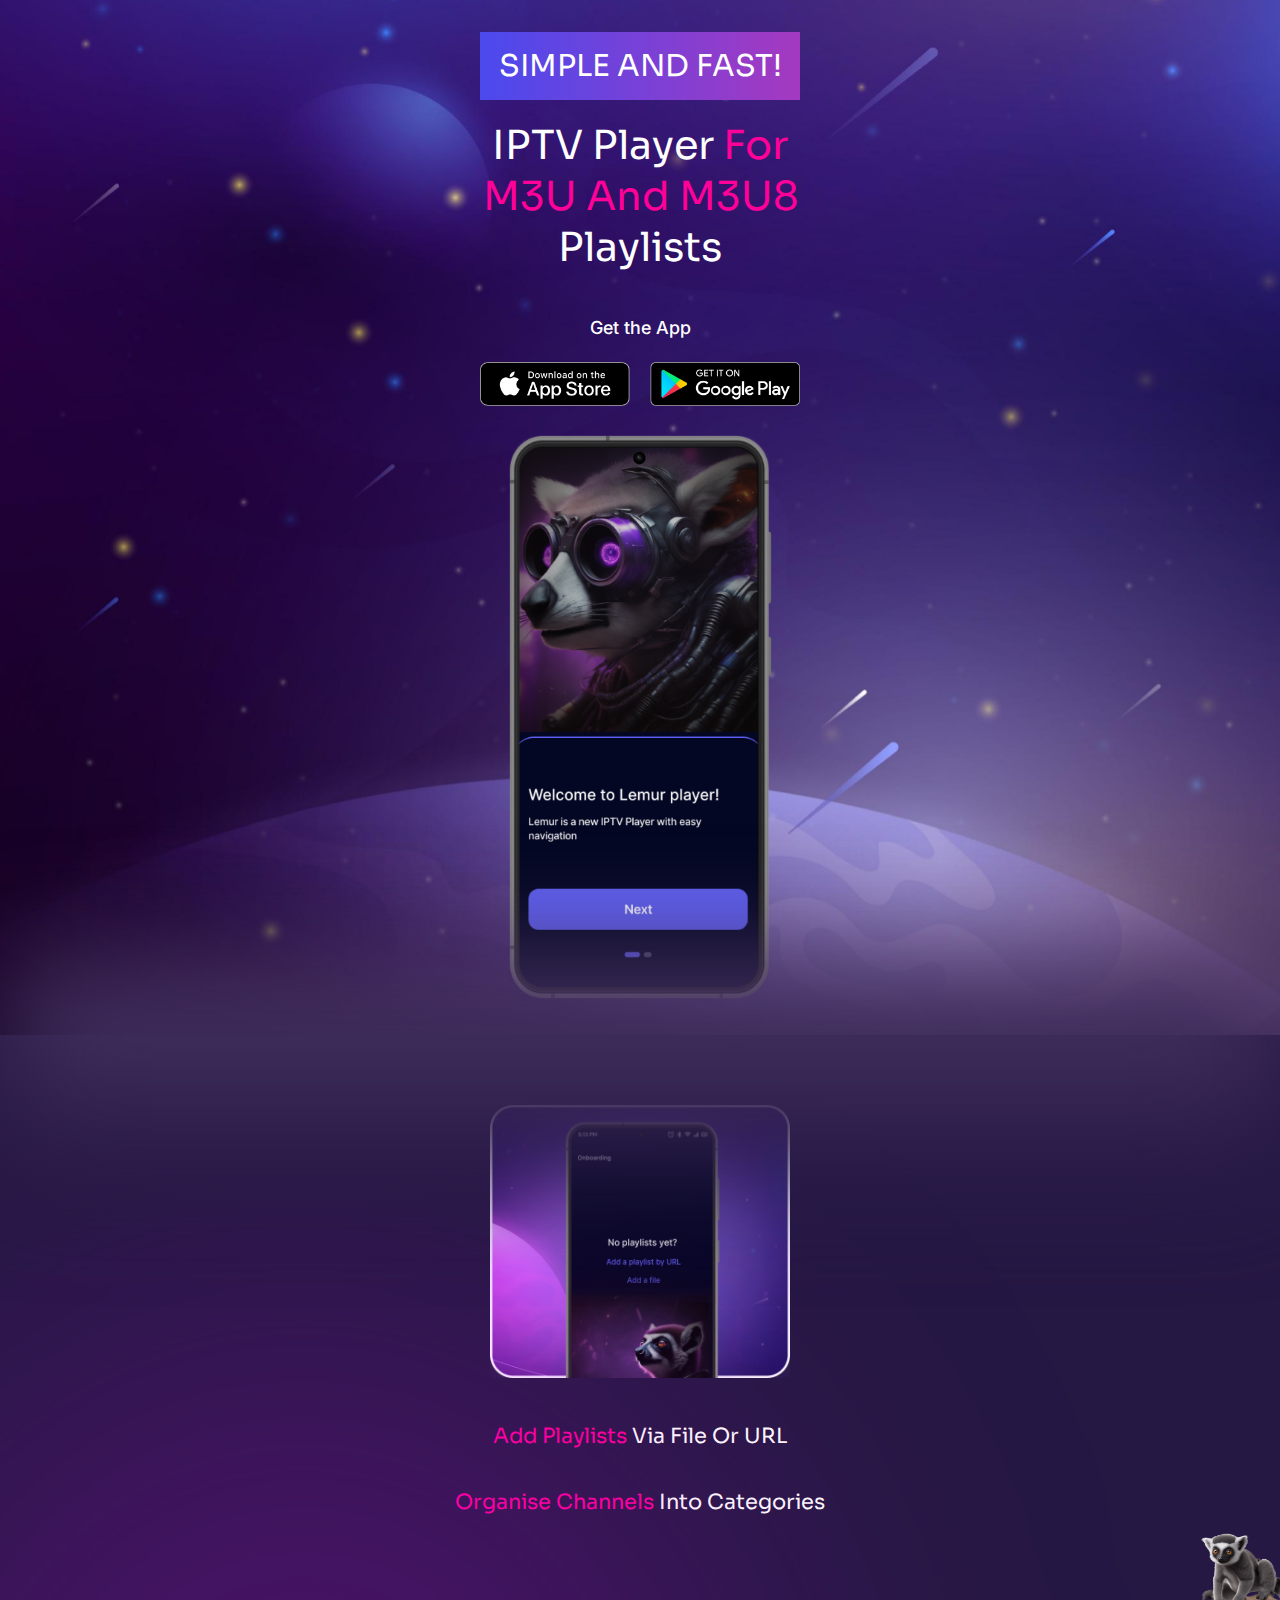
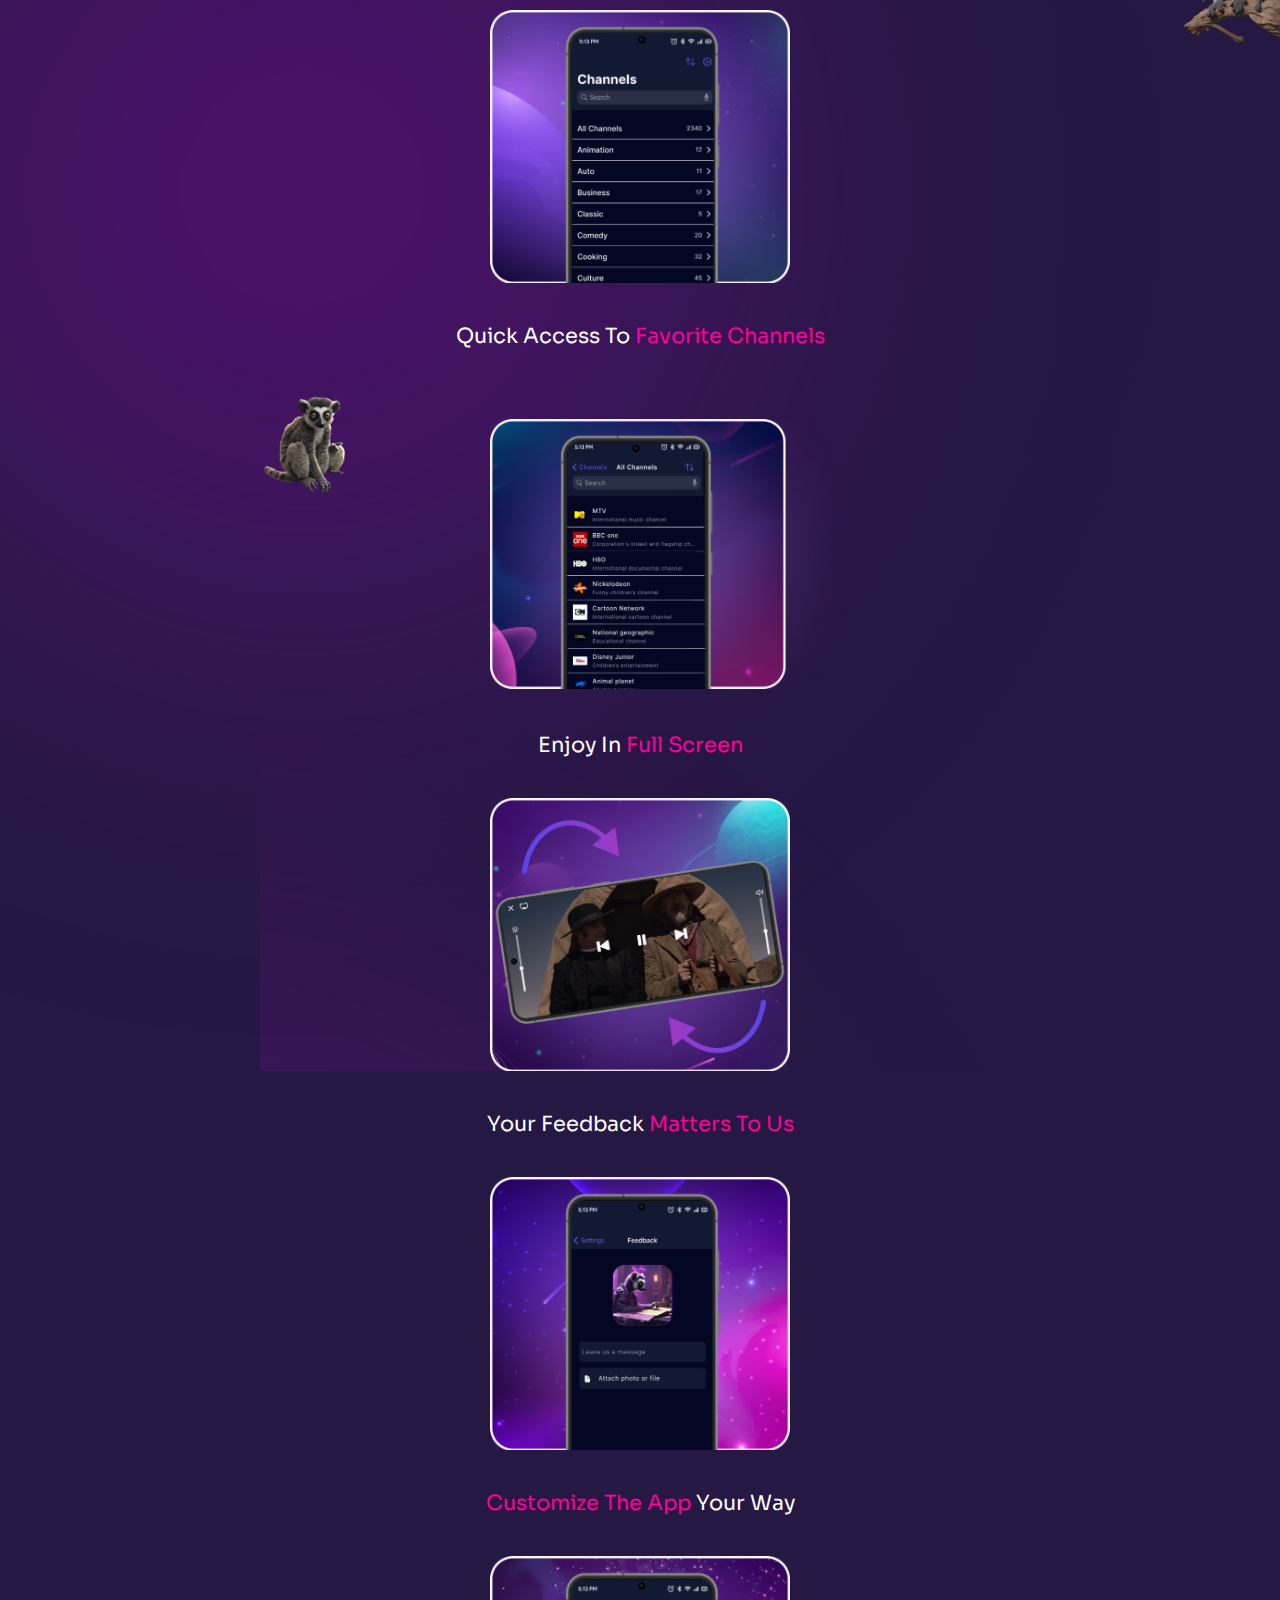
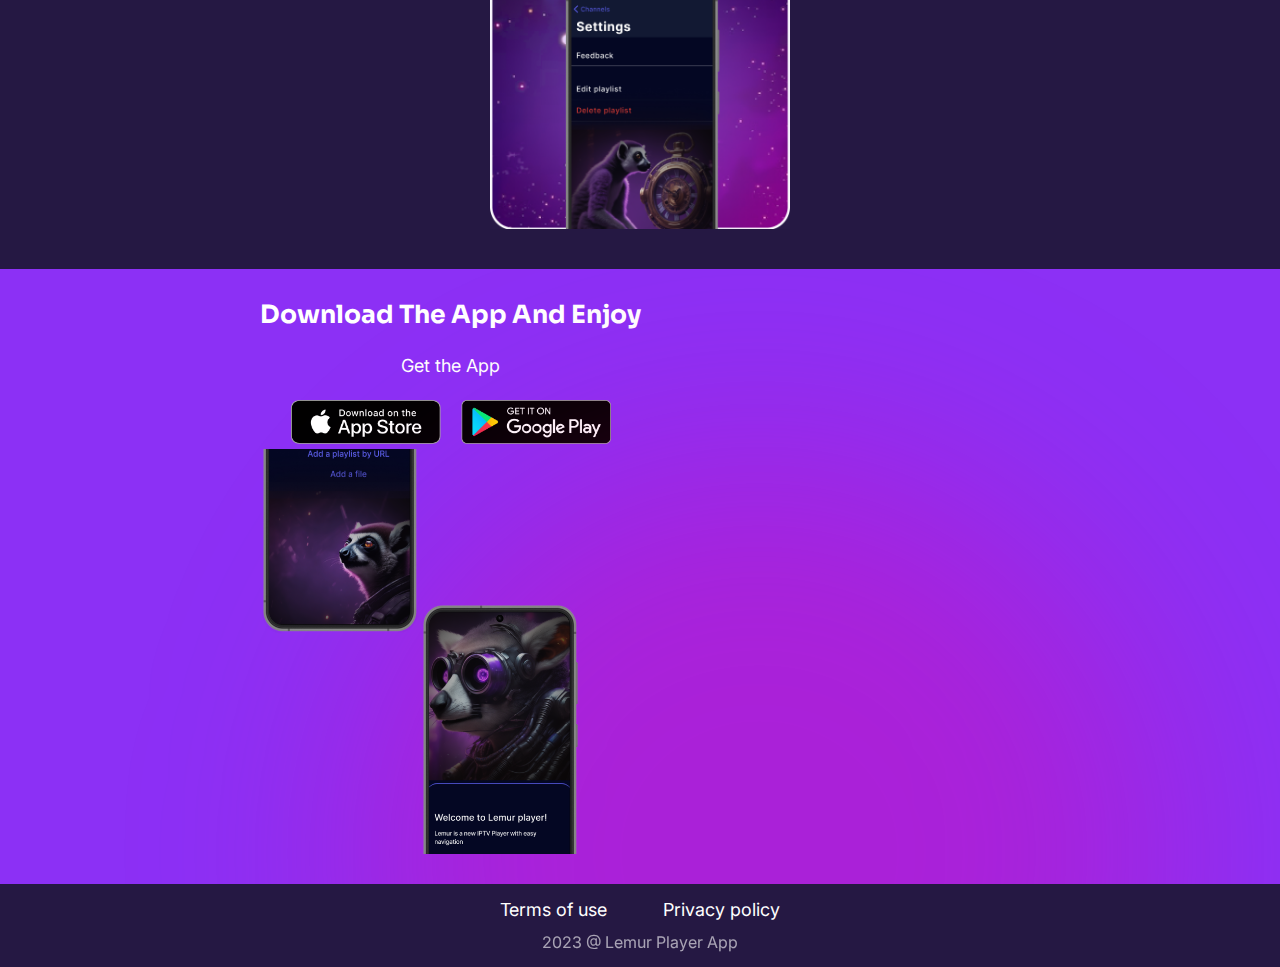
==== index.html @ 70094f44 "first comit" ====
<!DOCTYPE html>
<html lang="en">

<head>
    <meta charset="UTF-8">
    <meta name="viewport" content="width=device-width, initial-scale=1.0">
    <title>Document</title>
    <link rel="stylesheet" href="style.css">
    <link rel="preconnect" href="https://fonts.googleapis.com">
    <link rel="preconnect" href="https://fonts.gstatic.com" crossorigin>
    <link href="https://fonts.googleapis.com/css2?family=Inter:wght@400;500&family=Sora:wght@600;700&display=swap"
        rel="stylesheet">
</head>

<body>
    <header>
        <div class="container">
            <div class="header__block">
                <div class="header__text">
                    <div class="header_text1">Simple and fast!</div>
                    <div class="header__big_text">IPTV Player <span> for M3U and M3U8 </span>playlists</div>
                    <div class="header__smalltext">Get the App</div>
                    <div class="header__download">
                        <a href="">
                            <img src="./photos/appstore.png" alt="">
                        </a>
                        <a href="">
                            <img src="./photos/googleplay.png" alt="">
                        </a>
                    </div>
                </div>
                <div class="header__blur">
                </div>
                <img class="header__img" src="./photos/header_phone.png" alt="">
            </div>
        </div>
        <div class="empty__div"></div>
    </header>

    <section id="section1">
        <div class="blur1">

        </div>
        <div class="container">
            <div class="section__block">
                <div>
                    <img src="./photos/phone1.png" alt="">
                </div>
                <div class="section__text">
                    <span> Add playlists</span> via File or URL
                </div>
            </div>
            <div class="section__block section__block1">
                <div class="lemur1">
                    <img src="./photos/lemur1.png" alt="">
                </div>
                <div class="section__text">
                    <span>Organise channels</span> Into Categories
                </div>
                <div class="section__block__img">
                    <img src="./photos/phone2.png" alt="">
                </div>
            </div>

            <div class="section__block section__block2">
                <div class="blur2"></div>
                <div class="lemur2">
                    <img src="./photos/lemur2.png" alt="">
                </div>
                <div class="section__block__img">
                    <img src="./photos/phone3.png" alt="">
                </div>
                <div class="section__text">
                    Quick access to <span> favorite channels</span></div>

            </div>

            <div class="section__block section__block3">
                <div class="blur1"></div>

                <div class="section__text">
                    Enjoy in <span>full screen </span></div>
                <div class="section__block__img">
                    <img src="./photos/phone4.png" alt="">
                </div>
            </div>
            <div class="section__block section__block4">
                <div class="section__block__img">
                    <img src="./photos/phone5.png" alt="">
                </div>

                <div class="section__text">
                    Your feedback <span>matters to us</span></div>

            </div>

            <div class="section__block section__block5">
                <div class="blur2"></div>

                <div class="section__text">
                    <span>Customize the app </span>your way
                </div>


                <div class="section__block__img">
                    <img src="./photos/phone6.png" alt="">
                </div>


            </div>
        </div>
    </section>


    <footer>
        <div class="container">
            <div class="footer__main">
                <div>
                    <h3>Download The App And Enjoy</h3>

                    <p>Get the App</p>
                    <div class="header__download">
                        <a href="">
                            <img src="./photos/appstore.png" alt="">
                        </a>
                        <a href="">
                            <img src="./photos/googleplay.png" alt="">
                        </a>
                    </div>
                </div>
                <div class="footer__img">
                    <img src="./photos/phone7.png" alt="">
                    <img class="footer__img2" src="./photos/phone8.png" alt="">
                </div>
                <div class="blur3"></div>
            </div>
        </div>
    </footer>
    <div class="underfooter">
        <div class="container">
            <div class="underfooter__main">

                <p>2023 @ Lemur Player App</p>
                <div>
                    <a href="">Terms of use</a>
                    <a href="">Privacy policy</a>
                </div>
            </div>
        </div>
    </div>
</body>

</html>
---- style.css ----
* {
    margin: 0;
    padding: 0;
    box-sizing: border-box;
    text-decoration: none;
    font-family: 'Sora', sans-serif;
}

.container {
    max-width: 1330px;
    margin: auto;
}

header {
    padding: 162px 0;
    position: relative;
    background: url(./photos/background.png);
    background-repeat: no-repeat;
}

.header__block {
    display: flex;
    position: relative;
    align-items: flex-start;
    justify-content: space-between;
}

.header_text1 {
    font-size: 40px;
    color: white;
    text-transform: uppercase;
    margin-top: 50px;
    margin-bottom: 24px;
    padding: 15px;
    width: 409px;
    background: linear-gradient(90deg, #4C49ED 1.72%, #A439C1 98.45%);
}

.header__big_text {
    margin-bottom: 44px;
    width: 742px;
    color: white;
    text-transform: capitalize;
    font-size: 88px;
}

.header__big_text span {
    color: #F09;
}

.header__smalltext {
    font-family: 'Inter', sans-serif;
    font-size: 24px;
    font-weight: 500;
    color: white;
    margin-bottom: 24px;
}

.header__download {
    display: flex;
    gap: 30px;
}

.header__blur {
    width: 549px;
    border-radius: 549px;
    background: #A981FF;
    filter: blur(111px);
    /* position: relative; */
    height: 549px;
}

.header__img {
    top: 0;
    right: 90px;
    position: absolute;
}

.empty__div {
    height: 373px;
    background: linear-gradient(180deg, #4F3969 0%, #251843 100%);
    filter: blur(55.5px);
    transform: translateY(0);
    position: absolute;
    bottom: -221px;
    left: 0;
    width: 100%;
}

#section1 {
    background: #251843;
    position: relative;
    padding-top: 200px;
}

.section__block {
    display: flex;
    align-items: center;
    margin-bottom: 150px;
    justify-content: space-between;
}

.section__text {
    width: 492px;
    font-size: 64px;
    text-transform: capitalize;
    color: white;
}

.section__text span {
    color: #F09;
}

.blur1 {
    width: 906px;
    position: absolute;
    z-index: 0;
    border: 1px solid red;
    left: -150px;
    top: 300px;
    height: 907px;
    border-radius: 907px;
    background: rgba(219, 0, 255, 0.20);
    filter: blur(200px);
}

.lemur1 {
    position: absolute;
    right: 0;
    top: 560px;
}

.section__block1 {

    width: 1319px;
}

.section__block__img {
    position: relative;
    width: 648px;
    height: 591px;
}

.section__block__img img {
    z-index: 3;
    left: 0;
    top: 0;
    position: absolute;
}

.section__block2 {
    position: relative;
    max-width: 1276px;
}

.lemur2 {
    position: absolute;
    left: -150px;
    top: -215px;
    z-index: 11;
}

.blur2 {
    width: 906px;
    height: 907px;
    border-radius: 907px;
    background: rgba(143, 0, 255, 0.20);
    filter: blur(200px);
    position: absolute;
    right: -540px;
}

section {
    overflow: hidden;
}

.section__block3 {
    position: relative;
}

.section__block3 .blur1 {
    top: 275px;
    left: -500px;
}

.section__block4 {
    max-width: 1276px;
}

.section__block5 {
    position: relative;
}

.section__block5 .blur2 {
    top: -600px;
}

.footer__main {
    padding: 135px 0 120px;
    justify-content: space-between;
    align-items: flex-start;
    display: flex;
}

footer {
    background: #8C30F5;
}

.footer__main h3 {
    color: white;
    margin-bottom: 72px;
    font-size: 64px;
    width: 490px;
}

.footer__main p {
    font-size: 24px;
    font-family: 'Inter', sans-serif;
    color: white;
    margin-bottom: 24px;
}

.blur3 {
    width: 799px;
    height: 799px;
    border-radius: 799px;
    background: rgba(241, 1, 148, 0.30);
    filter: blur(111px);
    transform: translate(100px, -400px);
}

footer {
    overflow: hidden;
    height: 615px;
}

.footer__main {
    position: relative;
}

.footer__img {
    position: absolute;
    right: 0;
    display: flex;
    align-items: flex-start;
    z-index: 10;
    top: 0;
}

.footer__img2 {
    align-self: flex-end;
    margin-top: 120px;
}

.underfooter {
    background: #251843;
    padding: 40px 0;
}

.underfooter__main {
    display: flex;
    justify-content: space-between;
}

.underfooter__main p {
    color: white;
    opacity: .6;
    font-family: 'Inter', sans-serif;
    font-size: 24px;
}

.underfooter__main div {
    gap: 56px;
    display: flex;
}

.underfooter__main div a {
    color: white;
    font-family: 'Inter', sans-serif;
    font-size: 24px;
}


@media screen and (max-width:1330px) {
    .container {
        max-width: 760px;
    }

    header {
        padding: 32px 0;
    }

    .header__block {
        align-items: center;
        flex-direction: column;
        gap: 20px;
    }

    .header__img {
        position: static;
    }

    .header__blur {
        display: none;
    }

    .header_text1 {
        width: 340px;
        font-size: 30px;
    }

    .header__big_text {
        width: 350px;
        font-size: 40px;
    }

    .header__download img {
        width: 150px;
    }

    .header__img {
        width: 270px;
    }

    .header_text1 {
        margin: auto;
        margin-bottom: 20px;
        margin-top: 0;
    }

    .empty__div {
        z-index: 1;
        height: 215px;
        bottom: -138px;
    }

    .header__text {
        text-align: center;
    }

    .header__download {
        justify-content: center;
        gap: 20px;
    }

    .section__block {
        flex-direction: column;
        margin-bottom: 40px;
        gap: 40px;
    }

    .section__block img {
        width: 300px;
    }

    .section__text {
        font-size: 21px;
        width: auto;
        text-align: center;
    }

    .lemur1 img {
        width: 110px;
    }
    .blur2{
        display: none;
    }
    .lemur1 {
        top: 480px;
    }
    .section__block5 .blur2 {
        display: none;
    }
    .section__block1 {
        width: auto;
        gap: 95px;
    }

    .section__block__img {
        width: 300px;
        height: 273px;
    }

    .section__block2 {
        flex-direction: column-reverse;
        align-items: center;
    }

    .section__block2 img {
        width: 374px;
    }

    .lemur2 {
        top: 70px;
        left: 0;
    }

    .lemur2 img {
        width: 100px;
    }

    .section__block2 {
        gap: 70px;
    }

    .section__block4 {
        flex-direction: column-reverse;
    }

    .footer__img {
        position: static;
    }

    .footer__main {
        flex-direction: column;
        padding: 30px 0;
    }

    .footer__main h3 {
        font-size: 25px;
        width: auto;
        text-align: center;
        margin-bottom: 25px;
    }
    .footer__main p{
        font-size: 18px;
        text-align: center;
    }
    .header__smalltext{
        font-size: 18px;
    }
    .footer__img img{
        width: 160px;
    }
    .footer__img2{
        margin-top: 153px;
    }
    .header_text1{
        width: 320px;
    }
    .section__block{
        overflow: hidden;
    }
    .underfooter__main{
        flex-direction: column-reverse;
        
    }
    .underfooter__main p{
        font-size: 16px;
        text-align: center;
    }
    .underfooter__main div a{
        font-size: 18px;
    }
    .underfooter__main div {
        justify-content: center;
        margin-bottom: 12px;
    }
    #section1{
        padding-top: 70px;
    }
    .underfooter{
        padding: 15px 0;
    }
}
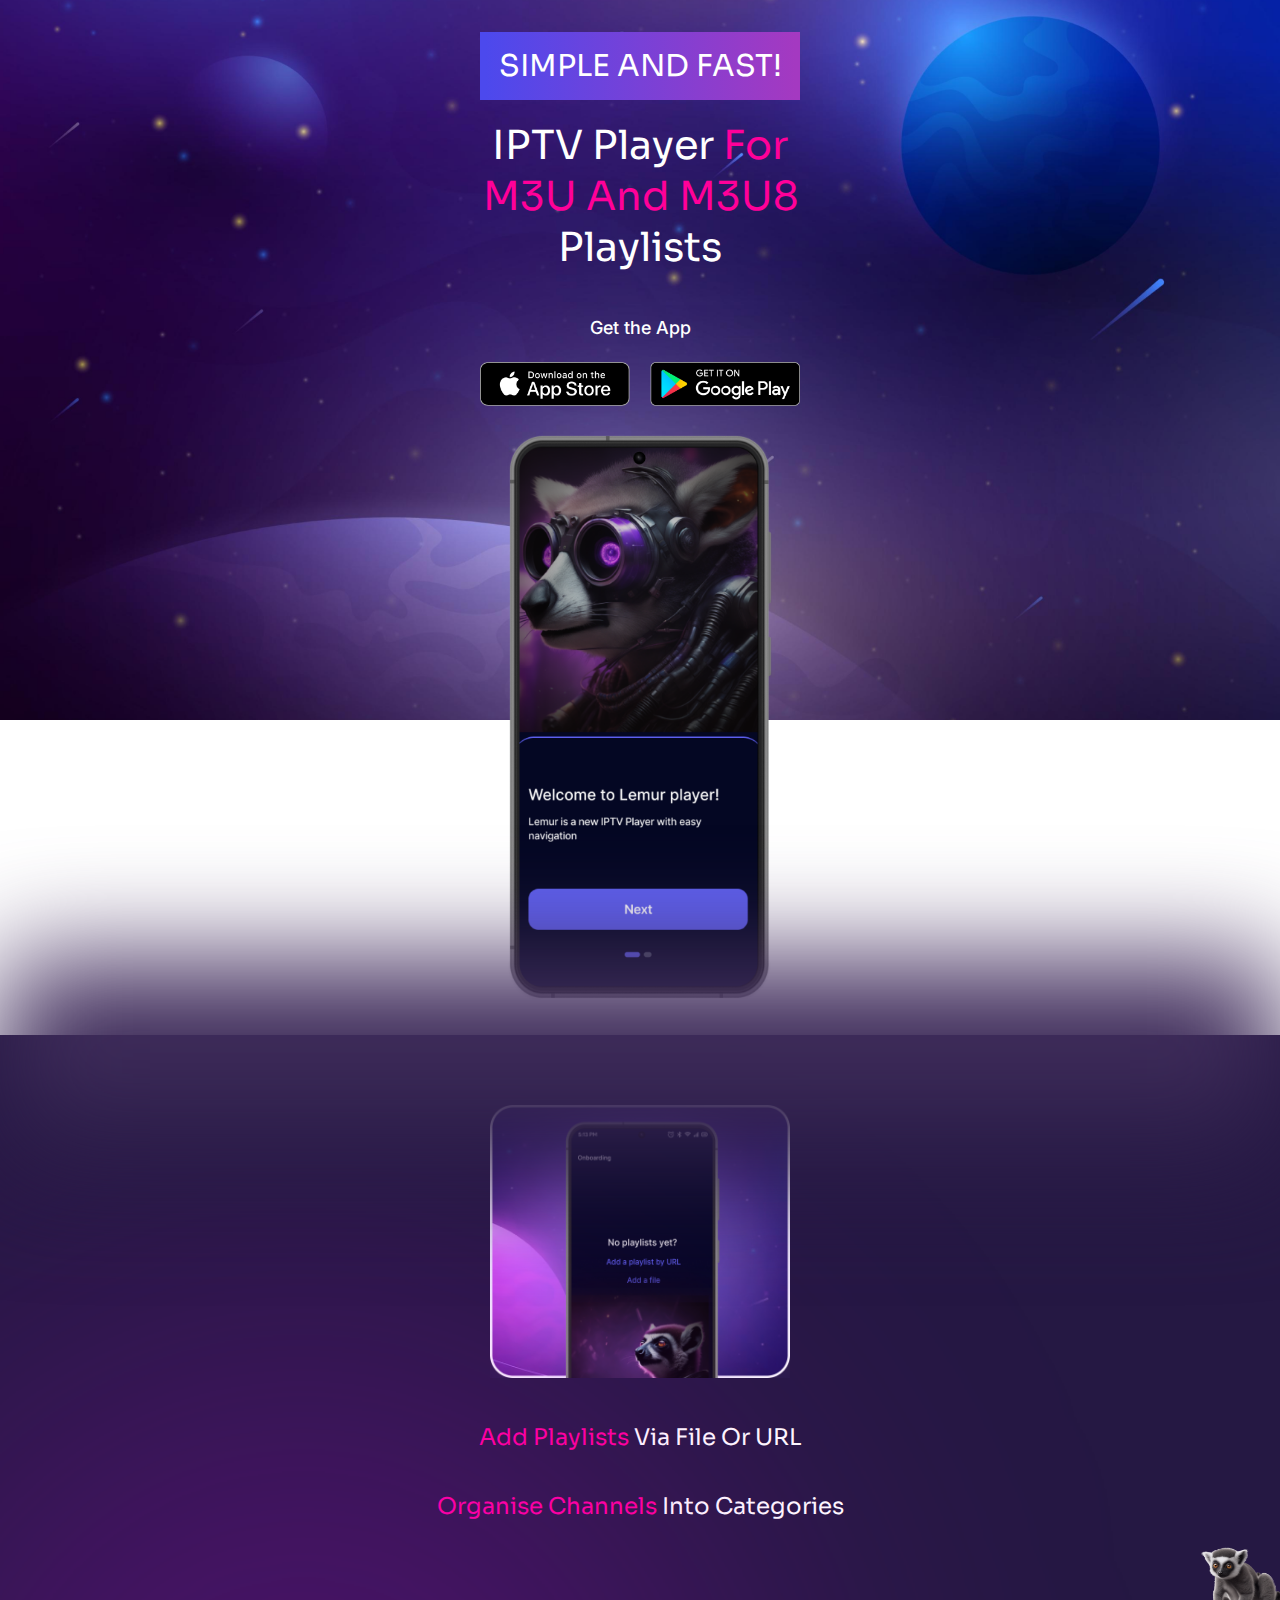
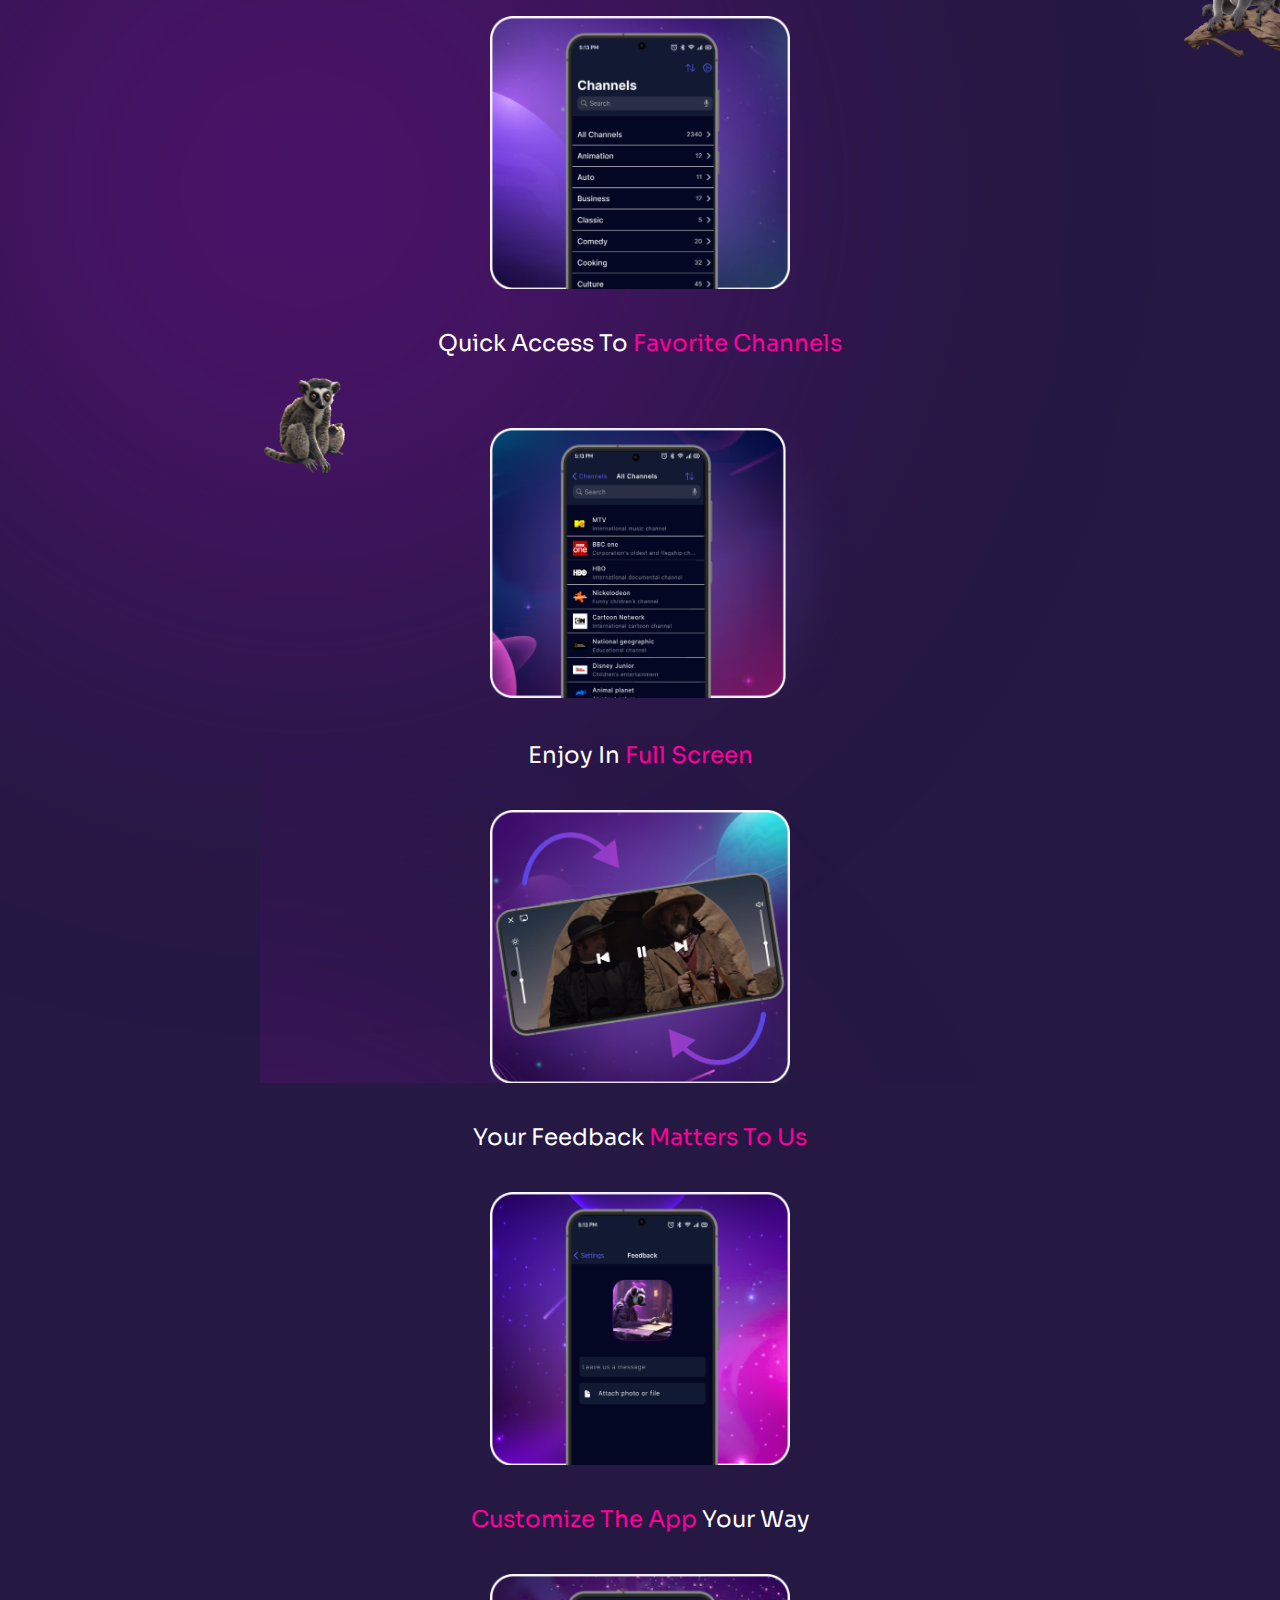
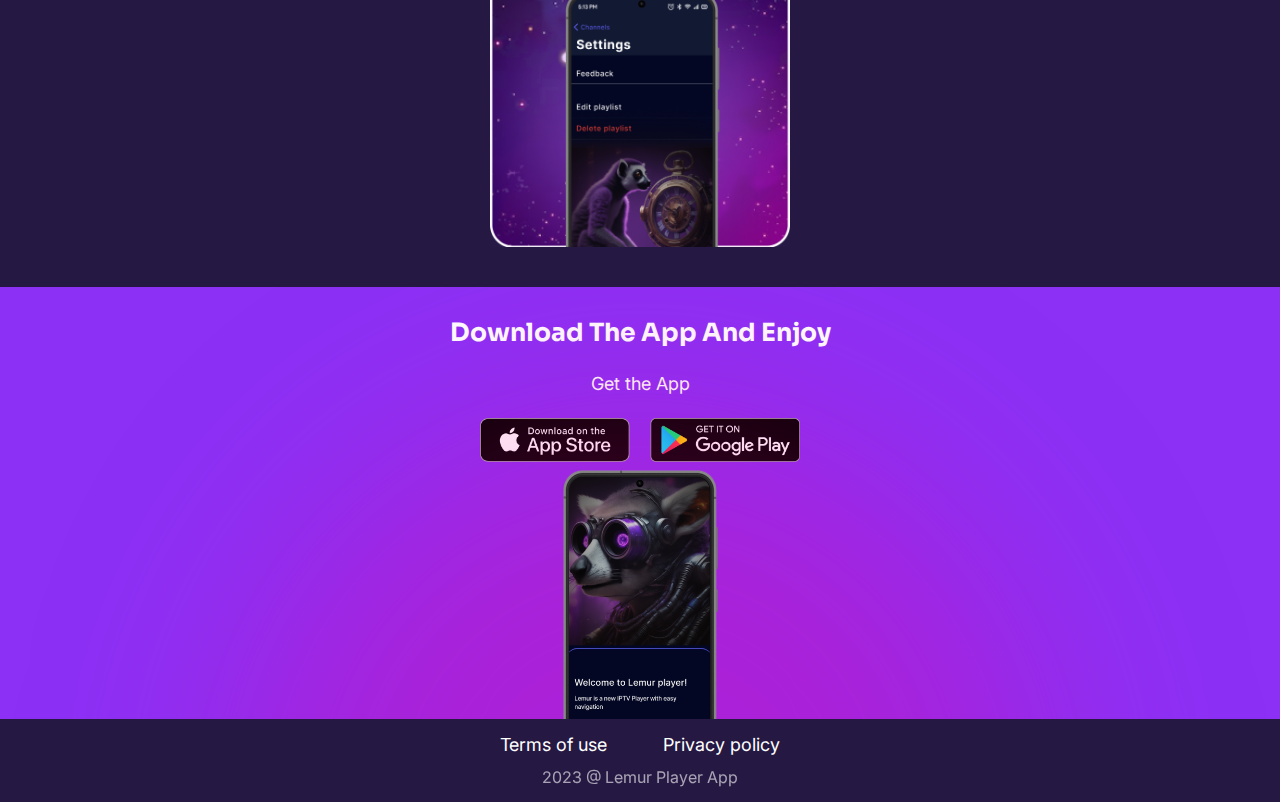
==== commit 4c35d308: "ssssaa" ====
--- a/index.html
+++ b/index.html
@@ -129,7 +129,7 @@
                     </div>
                 </div>
                 <div class="footer__img">
-                    <img src="./photos/phone7.png" alt="">
+                    <img src="./photos/phone7.png" class="footer__img1" alt="">
                     <img class="footer__img2" src="./photos/phone8.png" alt="">
                 </div>
                 <div class="blur3"></div>
--- a/style.css
+++ b/style.css
@@ -16,6 +16,7 @@
     position: relative;
     background: url(./photos/background.png);
     background-repeat: no-repeat;
+    background-size: 100%;
 }
 
 .header__block {
@@ -354,7 +355,7 @@
     }
 
     .section__text {
-        font-size: 21px;
+        font-size: 23px;
         width: auto;
         text-align: center;
     }
@@ -366,7 +367,7 @@
         display: none;
     }
     .lemur1 {
-        top: 480px;
+        top: 494px;
     }
     .section__block5 .blur2 {
         display: none;
@@ -391,7 +392,7 @@
     }
 
     .lemur2 {
-        top: 70px;
+        top: 45px;
         left: 0;
     }
 
@@ -414,6 +415,7 @@
     .footer__main {
         flex-direction: column;
         padding: 30px 0;
+        align-items: center;
     }
 
     .footer__main h3 {
@@ -433,7 +435,7 @@
         width: 160px;
     }
     .footer__img2{
-        margin-top: 153px;
+        margin-top: 183px;
     }
     .header_text1{
         width: 320px;
@@ -462,4 +464,22 @@
     .underfooter{
         padding: 15px 0;
     }
+    .blur3{
+        transform: translate(0px,-300px);
+    }
+    footer{
+        height: 432px;
+    }
+    .footer__img2 {
+        margin-top: 0px;
+    }
+    .footer__img1{
+        display: none;
+    }
+}
+
+@media screen and (max-width:380px) {
+    .footer__img2 {
+        margin-top: 0;
+    }
 }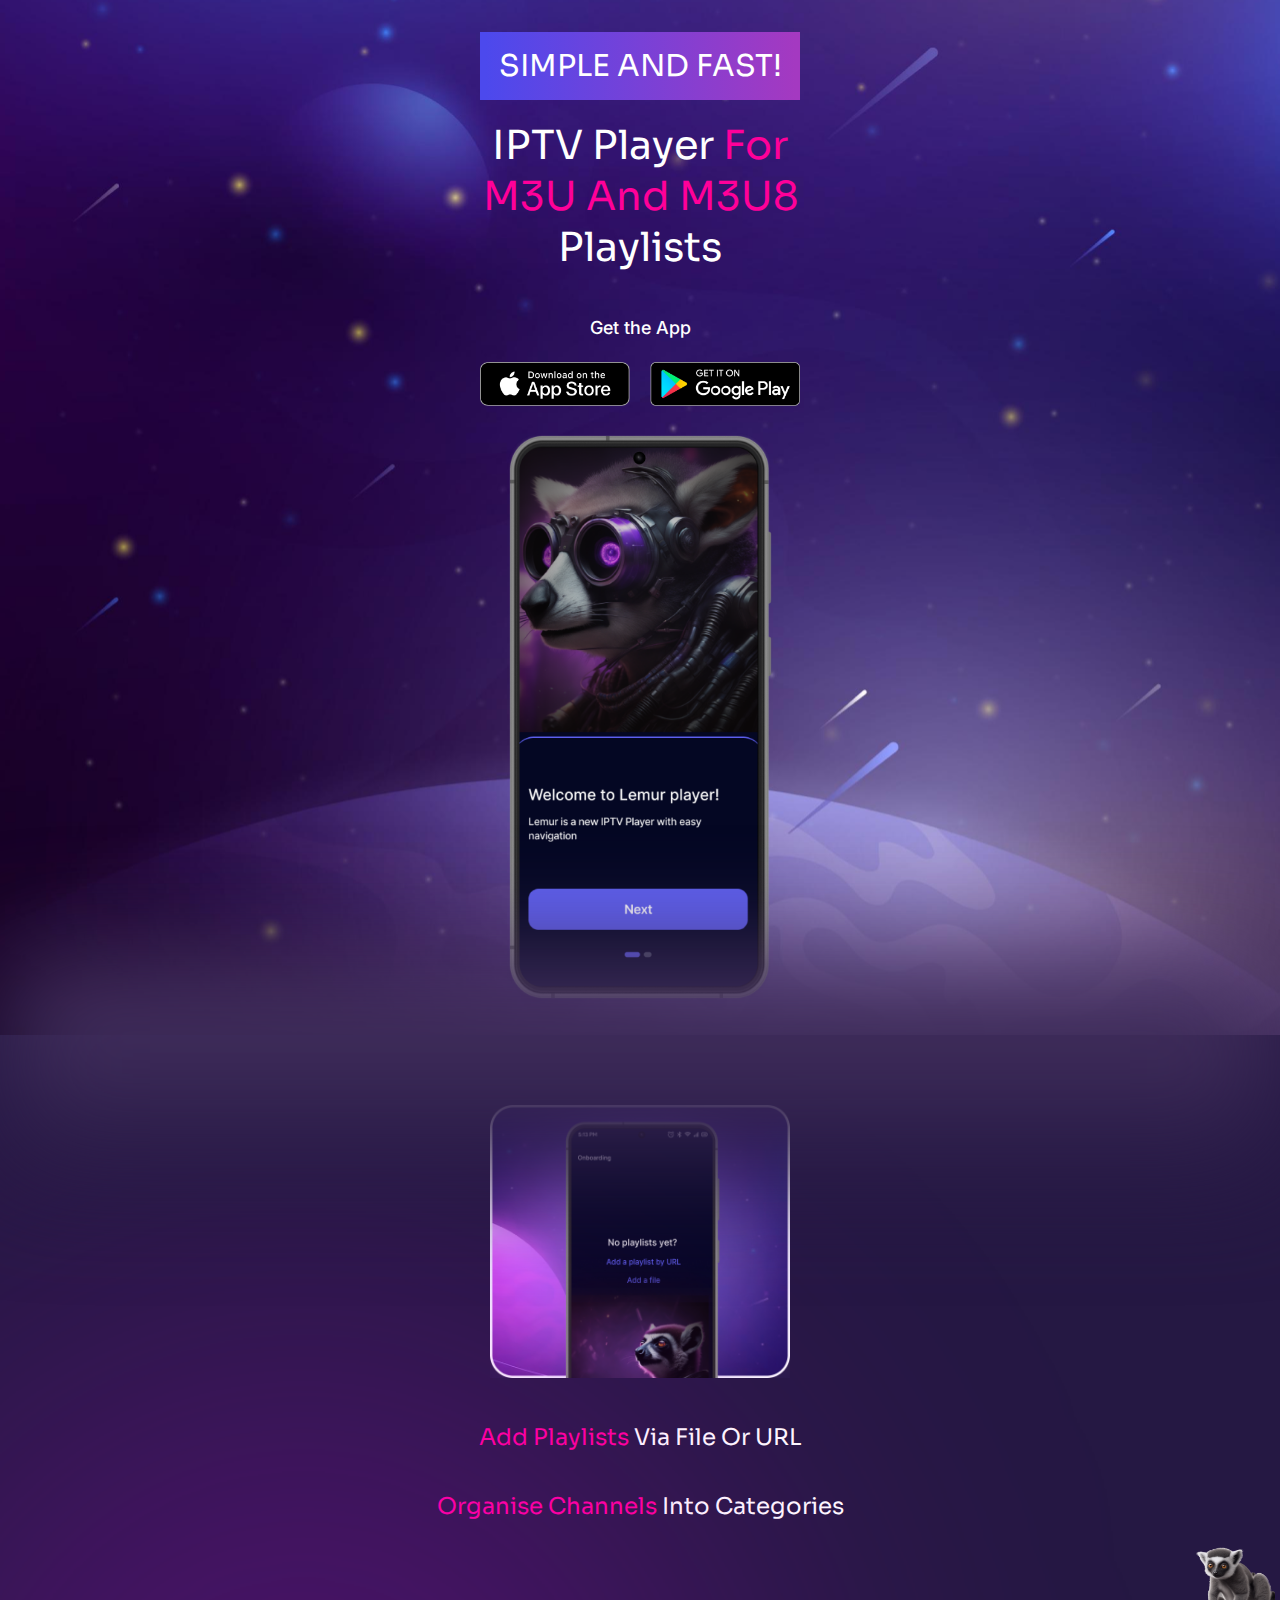
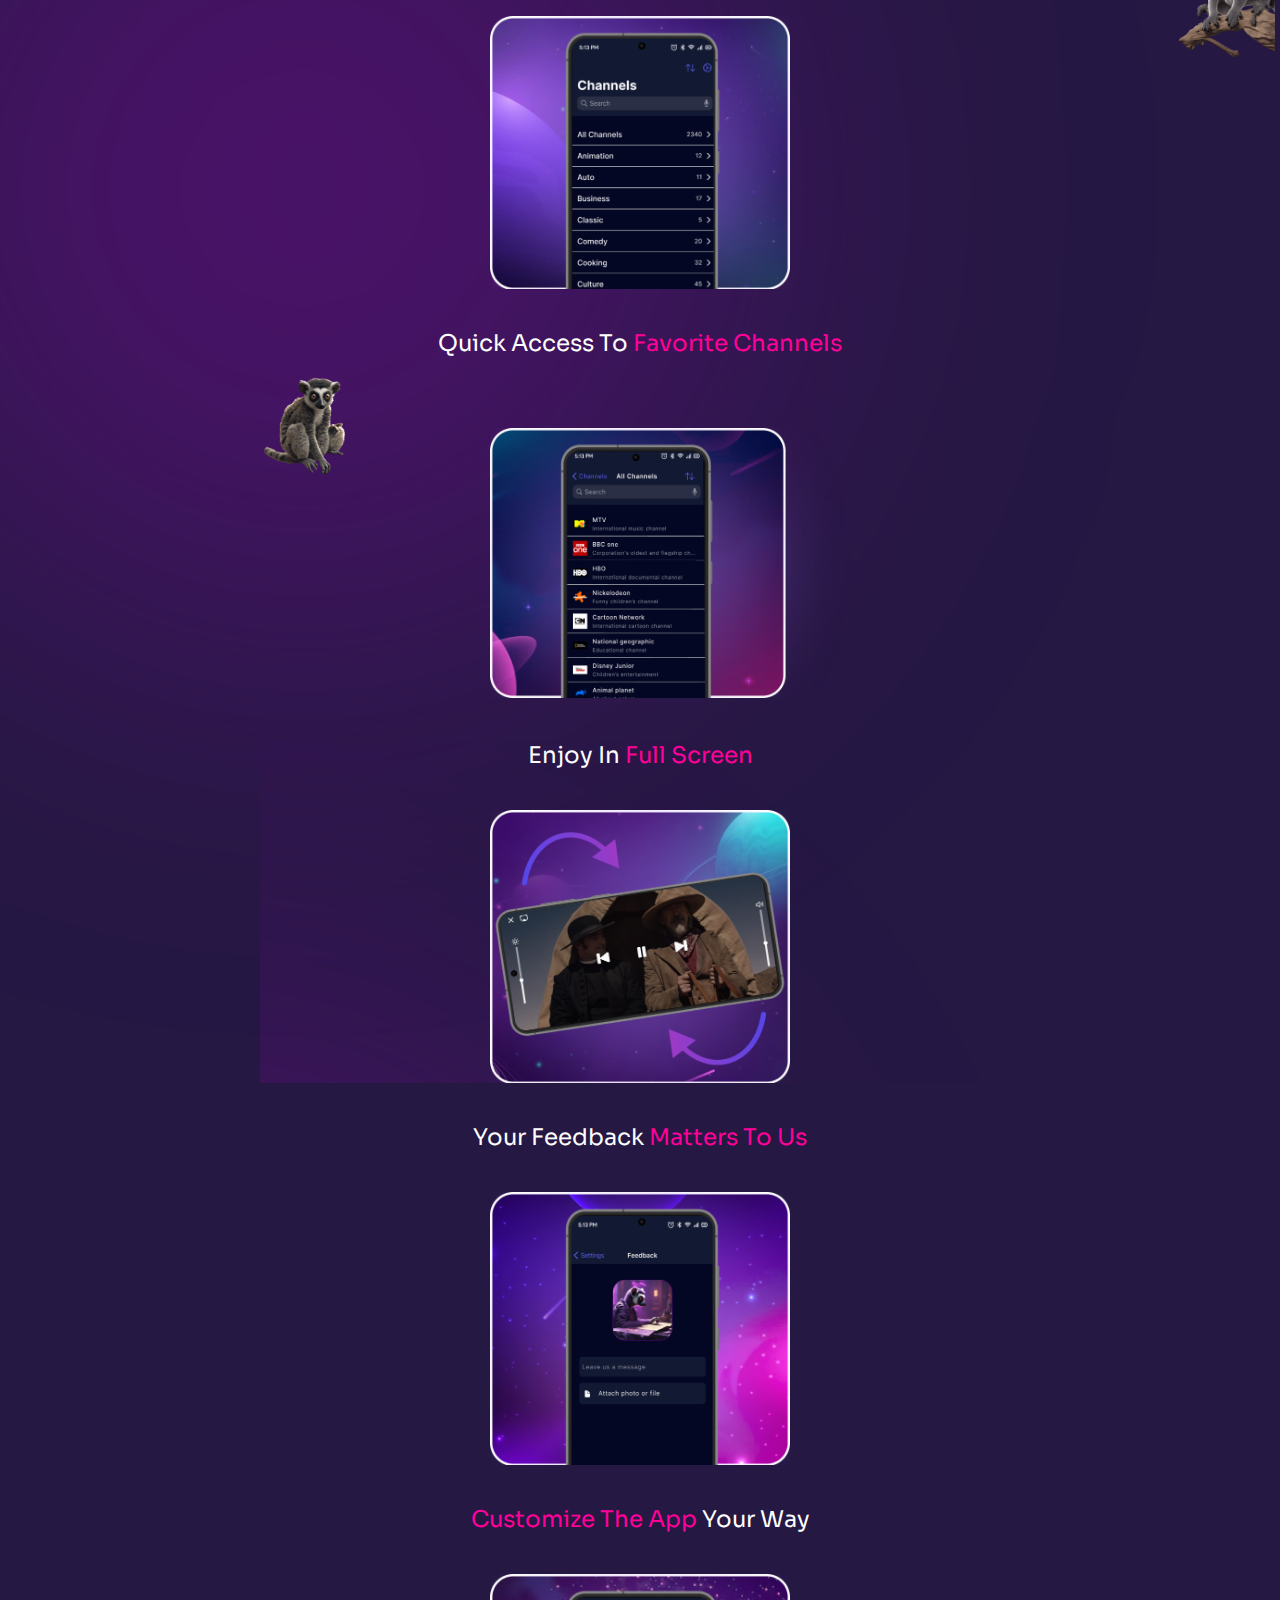
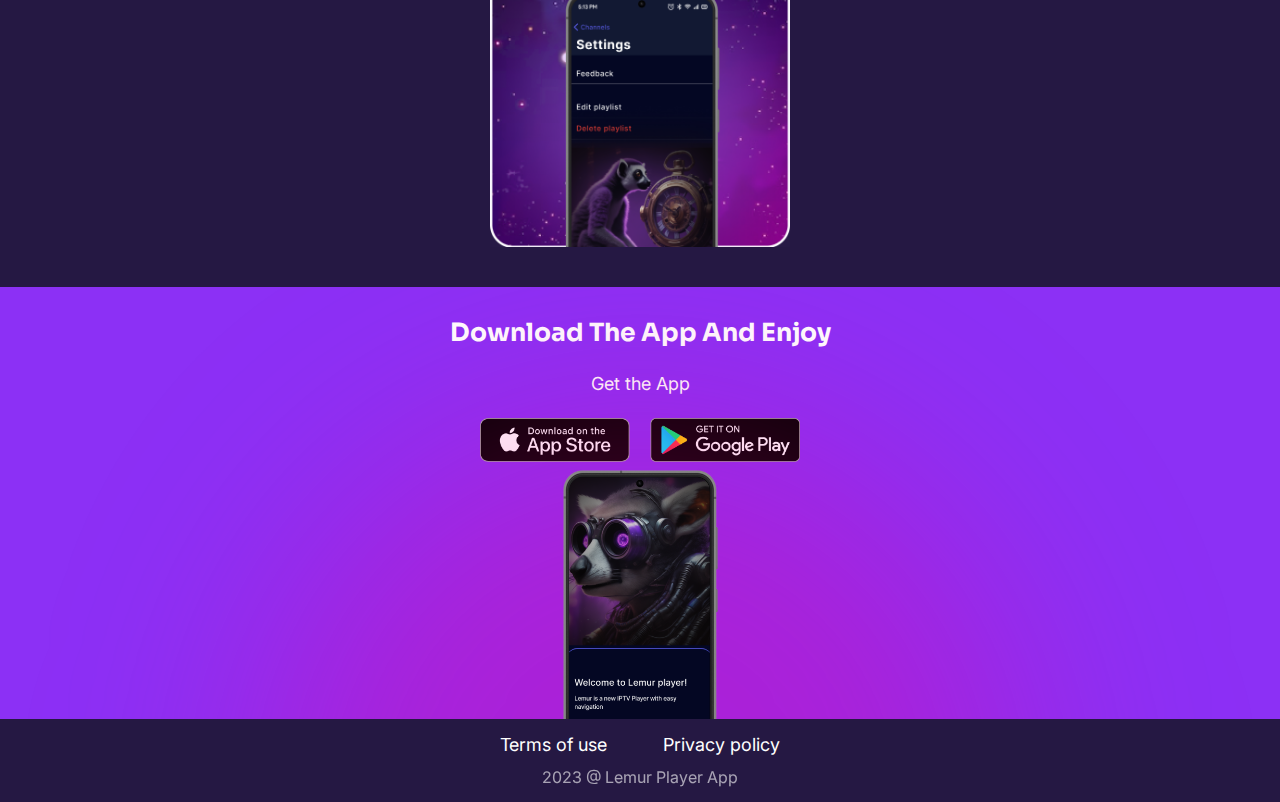
==== commit f1559fc3: "ssssaassas" ====
--- a/index.html
+++ b/index.html
@@ -136,14 +136,18 @@
             </div>
         </div>
     </footer>
+
+    <div class="sticky__cookie">
+        
+    </div>
     <div class="underfooter">
         <div class="container">
             <div class="underfooter__main">
 
                 <p>2023 @ Lemur Player App</p>
                 <div>
-                    <a href="">Terms of use</a>
-                    <a href="">Privacy policy</a>
+                    <a href="termofuse.html">Terms of use</a>
+                    <a href="privacyPolicy.html">Privacy policy</a>
                 </div>
             </div>
         </div>
--- a/style.css
+++ b/style.css
@@ -281,12 +281,38 @@
     font-size: 24px;
 }
 
-
+.termofUse{
+    padding: 40px 0;
+    background: #251843;
+}
+
+.termofUse h1{
+    color: white;
+    font-size: 60px;
+}
+
+.termofUse h3{
+    color: white;
+    font-size: 30px;
+    margin: 40px 0;
+}
+.termofUse p{
+    color: white;
+}
 @media screen and (max-width:1330px) {
     .container {
         max-width: 760px;
     }
-
+    .termofUse h1{
+        text-align: center;
+        font-size: 30px;
+    }
+    .termofUse h3{
+        font-size: 20px;
+    }
+    .termofUse p{
+        font-size: 14px;
+    }
     header {
         padding: 32px 0;
     }
@@ -424,6 +450,15 @@
         text-align: center;
         margin-bottom: 25px;
     }
+    .blur3{
+        width: 100%;
+    }
+    body{
+        overflow-x: hidden;
+    }
+    .lemur1 {
+        right: 5px;
+    }
     .footer__main p{
         font-size: 18px;
         text-align: center;
@@ -476,6 +511,9 @@
     .footer__img1{
         display: none;
     }
+    header{
+        background-size: auto;
+    }
 }
 
 @media screen and (max-width:380px) {
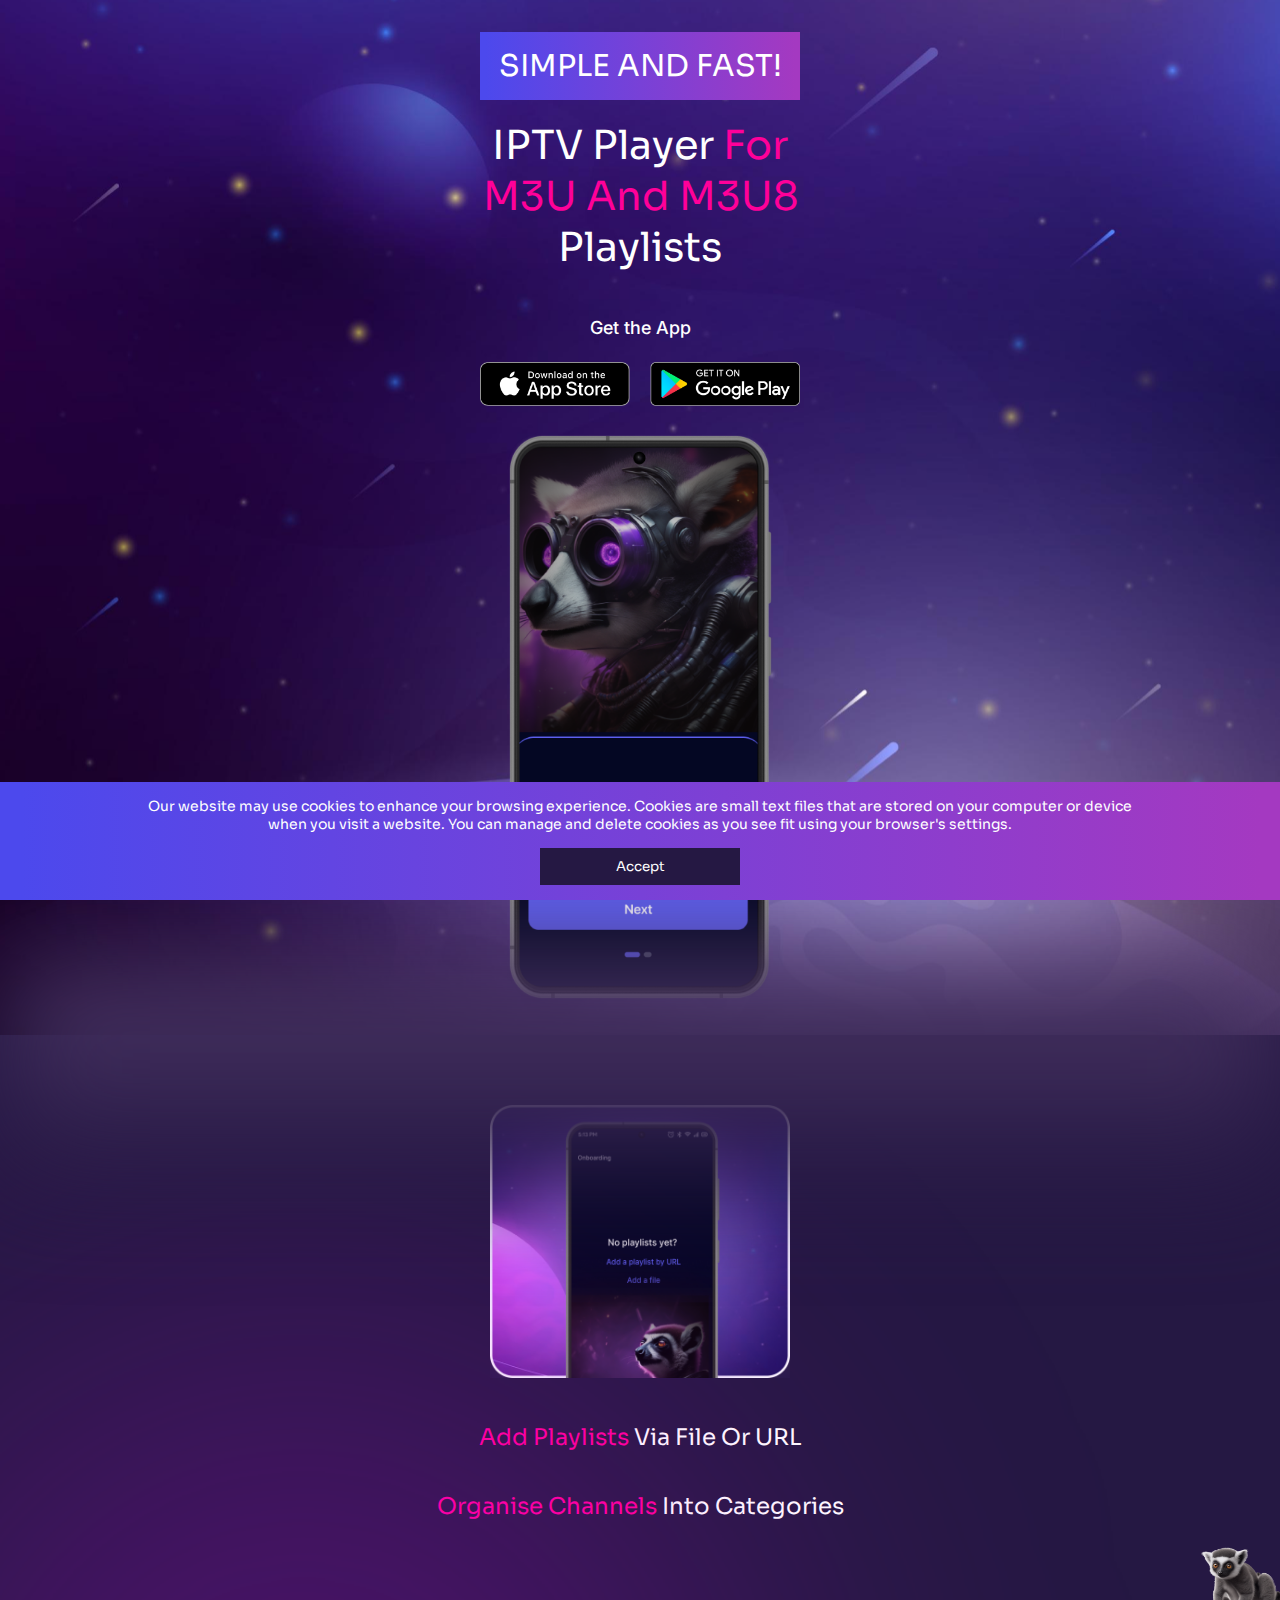
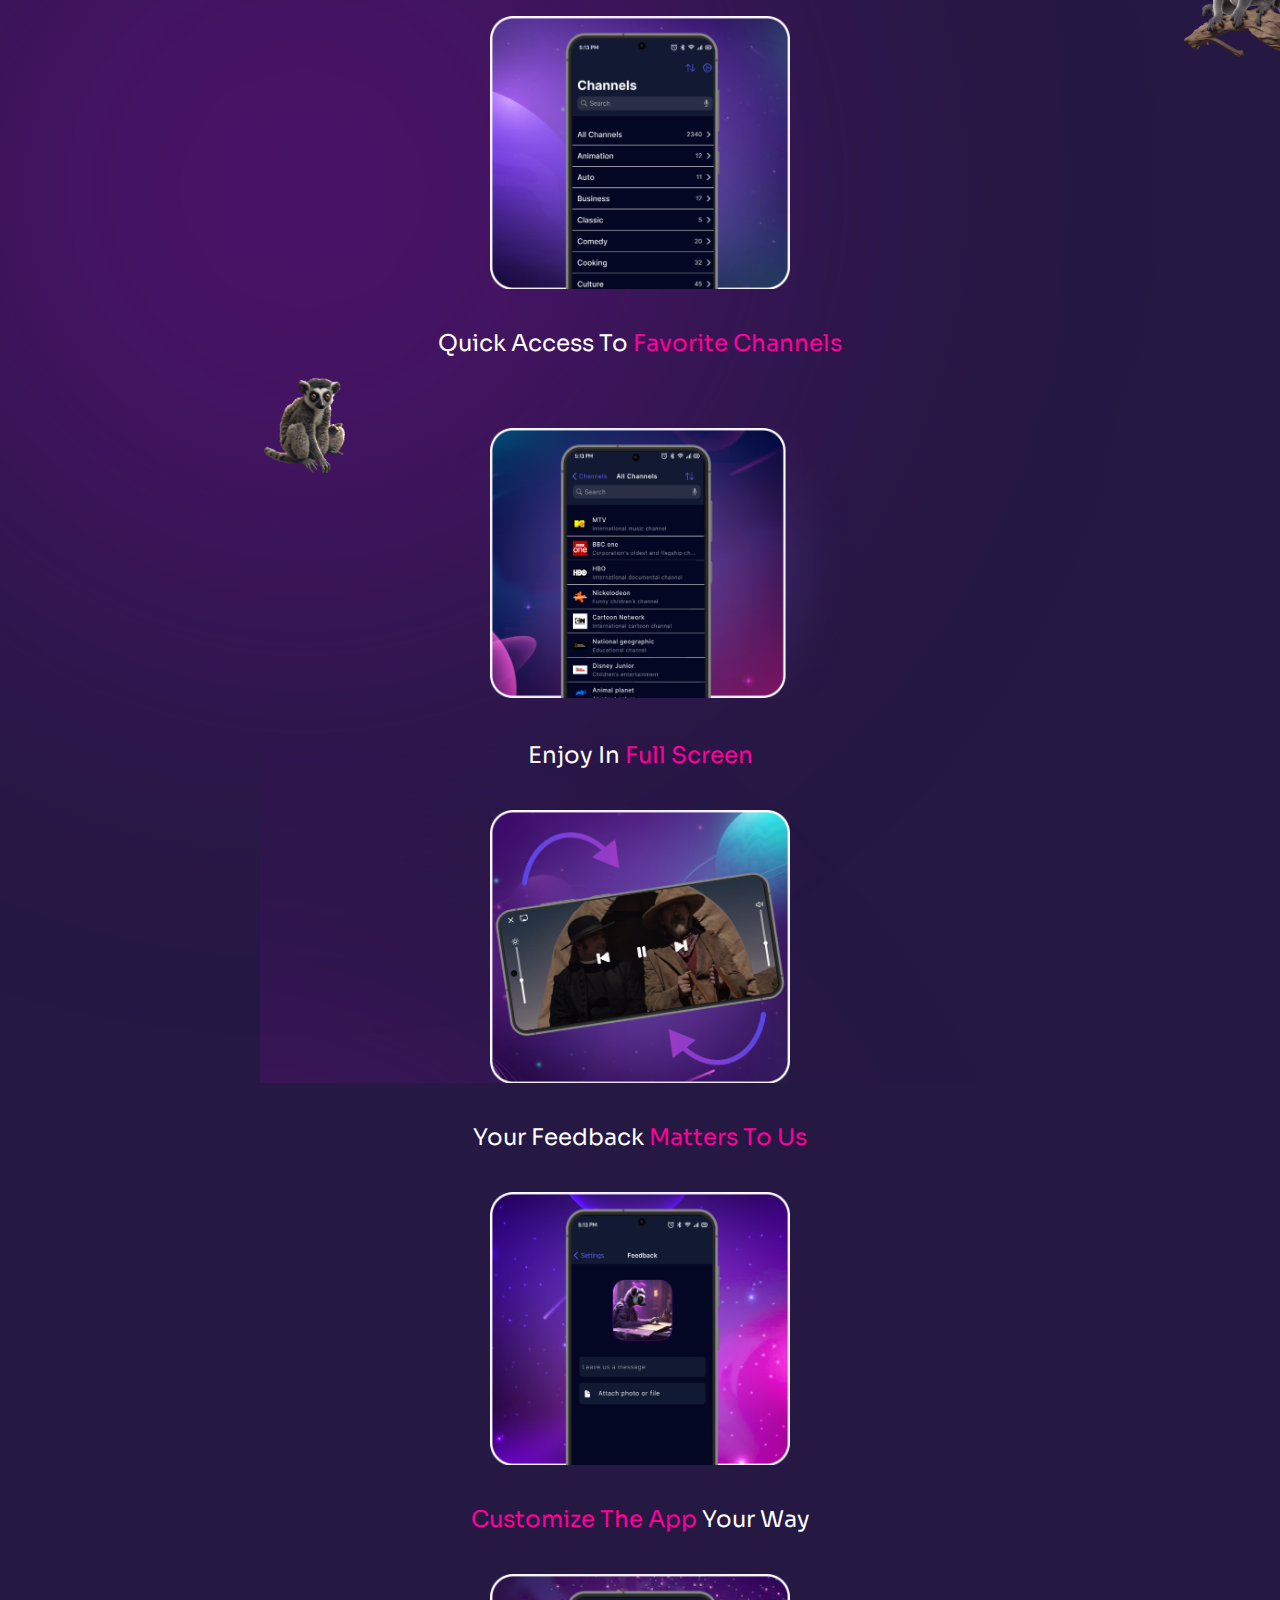
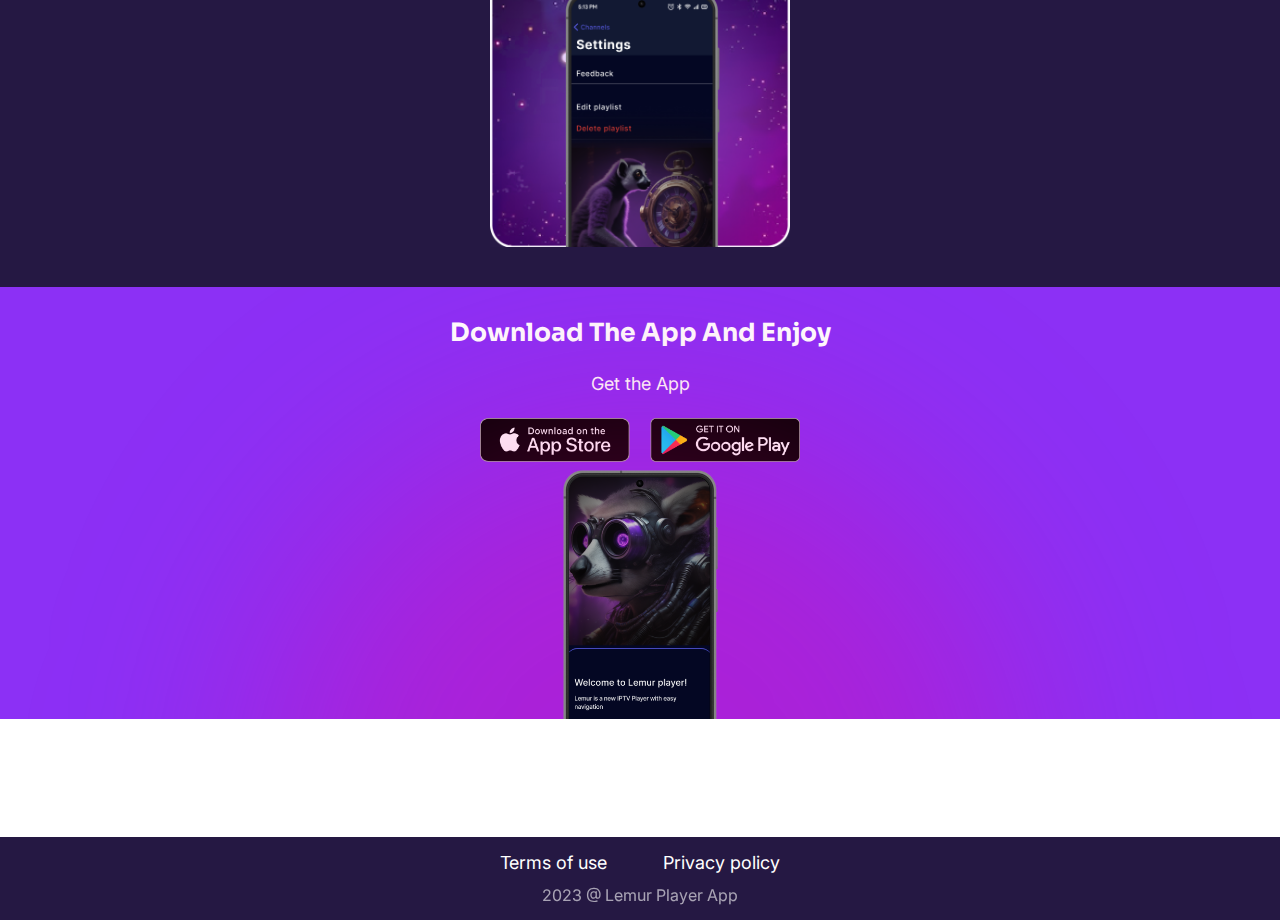
==== commit d053335e: "vuton" ====
--- a/index.html
+++ b/index.html
@@ -138,7 +138,10 @@
     </footer>
 
     <div class="sticky__cookie">
-        
+        <div>Our website may use cookies to enhance your browsing experience. Cookies are small text files that are
+            stored on your computer or device when you visit a website. You can manage and delete cookies as you see fit
+            using your browser's settings.</div>
+        <button>Accept</button>
     </div>
     <div class="underfooter">
         <div class="container">
@@ -152,6 +155,14 @@
             </div>
         </div>
     </div>
+
+    <script>
+        const button = document.querySelector('.sticky__cookie button')
+
+        button.addEventListener('click', function () {
+            document.querySelector('.sticky__cookie').classList.add('displayNone')
+        })
+    </script>
 </body>
 
 </html>--- a/style.css
+++ b/style.css
@@ -25,7 +25,30 @@
     align-items: flex-start;
     justify-content: space-between;
 }
-
+.sticky__cookie{
+    width: 100%;
+    padding: 15px 0;
+    position: sticky;
+    bottom: 0;
+    left: 0;
+    color: white;
+    display: flex;
+    z-index: 10000;
+    justify-content: space-around;
+    background: linear-gradient(90deg, #4C49ED 1.72%, #A439C1 98.45%);
+}
+.sticky__cookie div{
+    width: 80%;
+    text-align: center;
+}
+.sticky__cookie button{
+    outline: none;
+    border: none;
+    background: #251843;
+    color: white;
+    width: 200px;
+    cursor: pointer;
+}
 .header_text1 {
     font-size: 40px;
     color: white;
@@ -107,7 +130,9 @@
     text-transform: capitalize;
     color: white;
 }
-
+.displayNone{
+    display: none !important;
+}
 .section__text span {
     color: #F09;
 }
@@ -364,7 +389,17 @@
     .header__text {
         text-align: center;
     }
-
+    .sticky__cookie{
+        flex-direction: column;
+        align-items: center;
+        gap: 15px;
+    }
+    .sticky__cookie button{
+        padding: 10px 0;
+    }
+    .sticky__cookie  div{
+        font-size: 14px;
+    }
     .header__download {
         justify-content: center;
         gap: 20px;
@@ -456,9 +491,7 @@
     body{
         overflow-x: hidden;
     }
-    .lemur1 {
-        right: 5px;
-    }
+    
     .footer__main p{
         font-size: 18px;
         text-align: center;
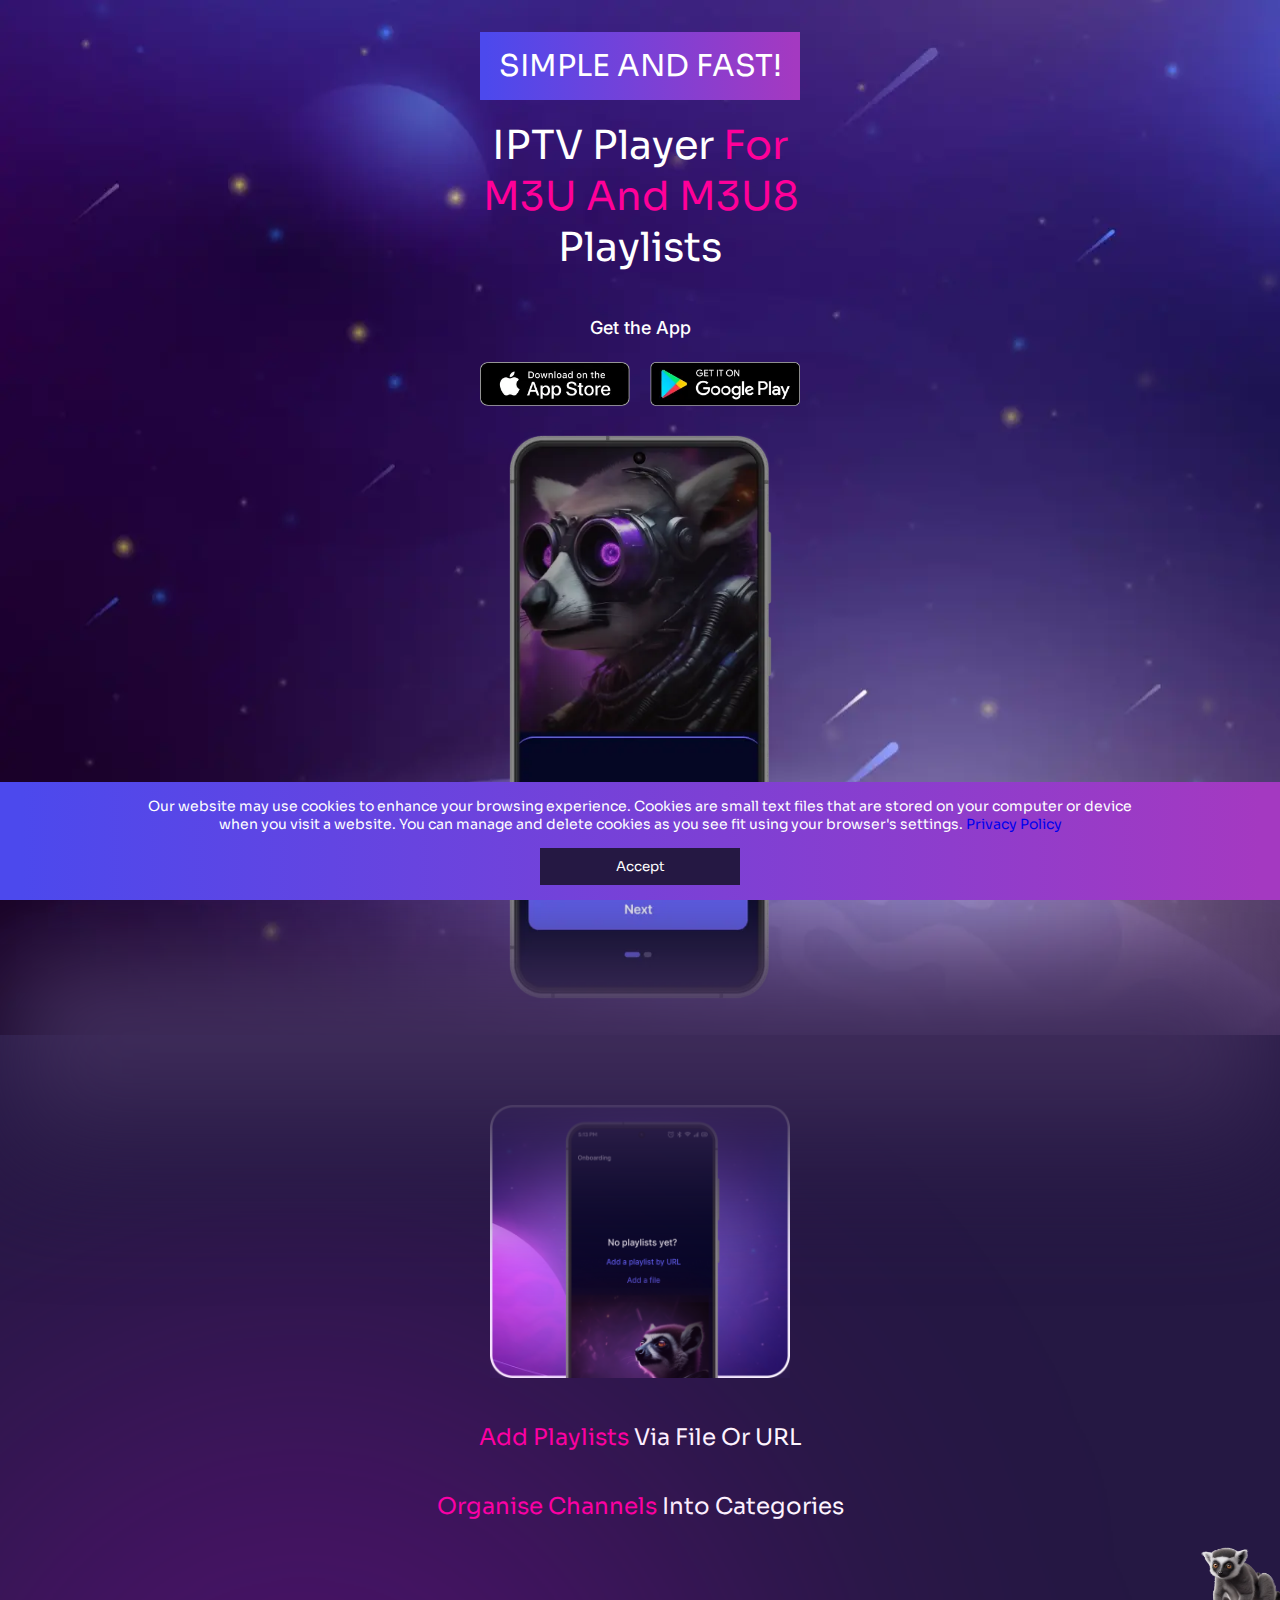
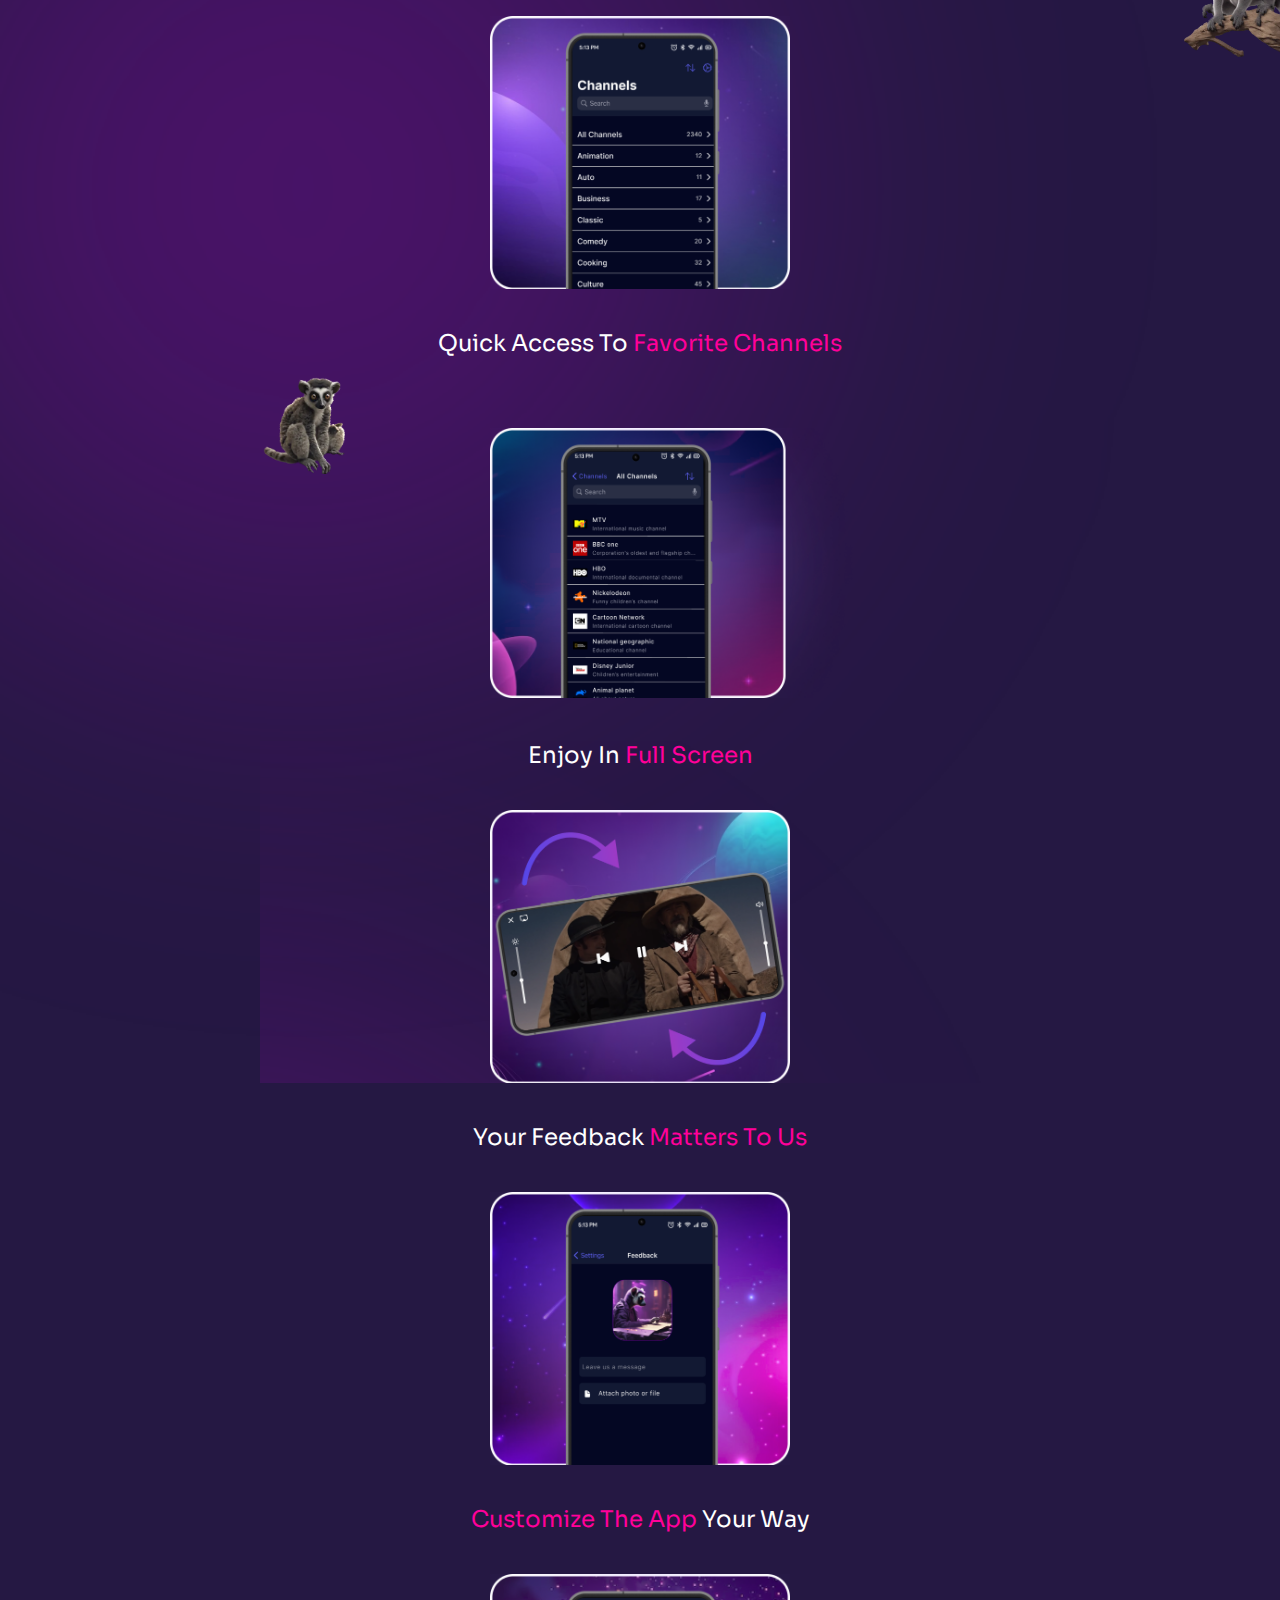
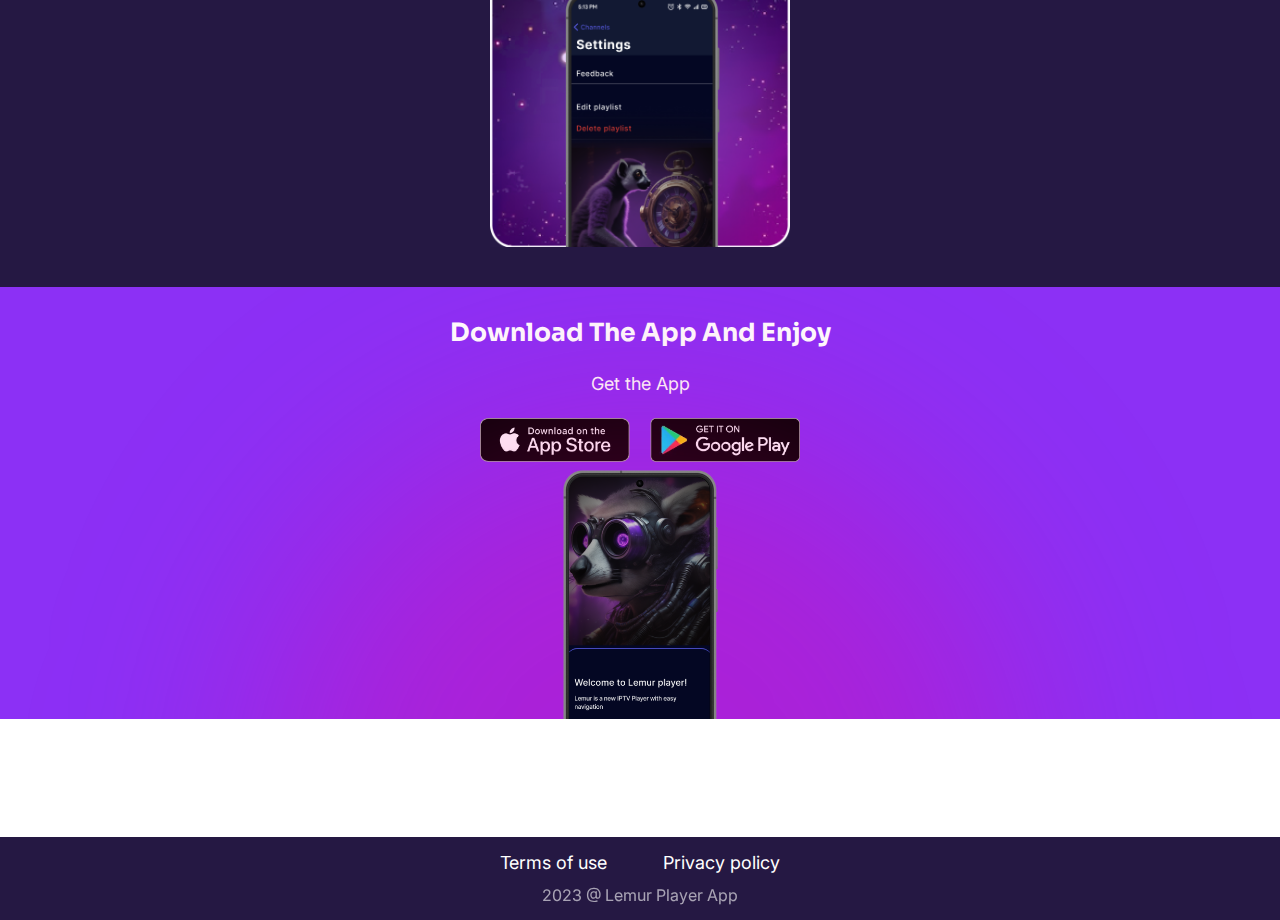
==== commit 1c976226: "vutossn" ====
--- a/index.html
+++ b/index.html
@@ -4,7 +4,7 @@
 <head>
     <meta charset="UTF-8">
     <meta name="viewport" content="width=device-width, initial-scale=1.0">
-    <title>Document</title>
+    <title>Lemur Player App</title>
     <link rel="stylesheet" href="style.css">
     <link rel="preconnect" href="https://fonts.googleapis.com">
     <link rel="preconnect" href="https://fonts.gstatic.com" crossorigin>
@@ -22,16 +22,16 @@
                     <div class="header__smalltext">Get the App</div>
                     <div class="header__download">
                         <a href="">
-                            <img src="./photos/appstore.png" alt="">
+                            <img src="./photos/appstore.webp" alt="">
                         </a>
                         <a href="">
-                            <img src="./photos/googleplay.png" alt="">
+                            <img src="./photos/googleplay.webp" alt="">
                         </a>
                     </div>
                 </div>
                 <div class="header__blur">
                 </div>
-                <img class="header__img" src="./photos/header_phone.png" alt="">
+                <img class="header__img" src="./photos/header_phone.webp" alt="">
             </div>
         </div>
         <div class="empty__div"></div>
@@ -44,7 +44,7 @@
         <div class="container">
             <div class="section__block">
                 <div>
-                    <img src="./photos/phone1.png" alt="">
+                    <img src="./photos/phone1.webp" alt="">
                 </div>
                 <div class="section__text">
                     <span> Add playlists</span> via File or URL
@@ -52,23 +52,23 @@
             </div>
             <div class="section__block section__block1">
                 <div class="lemur1">
-                    <img src="./photos/lemur1.png" alt="">
+                    <img src="./photos/lemur1.webp" alt="">
                 </div>
                 <div class="section__text">
                     <span>Organise channels</span> Into Categories
                 </div>
                 <div class="section__block__img">
-                    <img src="./photos/phone2.png" alt="">
+                    <img src="./photos/phone2.webp" alt="">
                 </div>
             </div>
 
             <div class="section__block section__block2">
                 <div class="blur2"></div>
                 <div class="lemur2">
-                    <img src="./photos/lemur2.png" alt="">
+                    <img src="./photos/lemur2.webp" alt="">
                 </div>
                 <div class="section__block__img">
-                    <img src="./photos/phone3.png" alt="">
+                    <img src="./photos/phone3.webp" alt="">
                 </div>
                 <div class="section__text">
                     Quick access to <span> favorite channels</span></div>
@@ -81,12 +81,12 @@
                 <div class="section__text">
                     Enjoy in <span>full screen </span></div>
                 <div class="section__block__img">
-                    <img src="./photos/phone4.png" alt="">
+                    <img src="./photos/phone4.webp" alt="">
                 </div>
             </div>
             <div class="section__block section__block4">
                 <div class="section__block__img">
-                    <img src="./photos/phone5.png" alt="">
+                    <img src="./photos/phone5.webp" alt="">
                 </div>
 
                 <div class="section__text">
@@ -103,7 +103,7 @@
 
 
                 <div class="section__block__img">
-                    <img src="./photos/phone6.png" alt="">
+                    <img src="./photos/phone6.webp" alt="">
                 </div>
 
 
@@ -121,16 +121,16 @@
                     <p>Get the App</p>
                     <div class="header__download">
                         <a href="">
-                            <img src="./photos/appstore.png" alt="">
+                            <img src="./photos/appstore.webp" alt="">
                         </a>
                         <a href="">
-                            <img src="./photos/googleplay.png" alt="">
+                            <img src="./photos/googleplay.webp" alt="">
                         </a>
                     </div>
                 </div>
                 <div class="footer__img">
-                    <img src="./photos/phone7.png" class="footer__img1" alt="">
-                    <img class="footer__img2" src="./photos/phone8.png" alt="">
+                    <img src="./photos/phone7.webp" class="footer__img1" alt="">
+                    <img class="footer__img2" src="./photos/phone8.webp" alt="">
                 </div>
                 <div class="blur3"></div>
             </div>
@@ -140,7 +140,7 @@
     <div class="sticky__cookie">
         <div>Our website may use cookies to enhance your browsing experience. Cookies are small text files that are
             stored on your computer or device when you visit a website. You can manage and delete cookies as you see fit
-            using your browser's settings.</div>
+            using your browser's settings. <a href="privacyPolicy.html">Privacy Policy</a></div>
         <button>Accept</button>
     </div>
     <div class="underfooter">
@@ -149,8 +149,8 @@
 
                 <p>2023 @ Lemur Player App</p>
                 <div>
-                    <a href="termofuse.html">Terms of use</a>
-                    <a href="privacyPolicy.html">Privacy policy</a>
+                    <a target="_blank" href="termofuse.html">Terms of use</a>
+                    <a target="_blank" href="privacyPolicy.html">Privacy policy</a>
                 </div>
             </div>
         </div>
--- a/style.css
+++ b/style.css
@@ -14,9 +14,9 @@
 header {
     padding: 162px 0;
     position: relative;
-    background: url(./photos/background.png);
+    background: url(./photos/background.webp);
     background-repeat: no-repeat;
-    background-size: 100%;
+    background-size: 100% 100%;
 }
 
 .header__block {
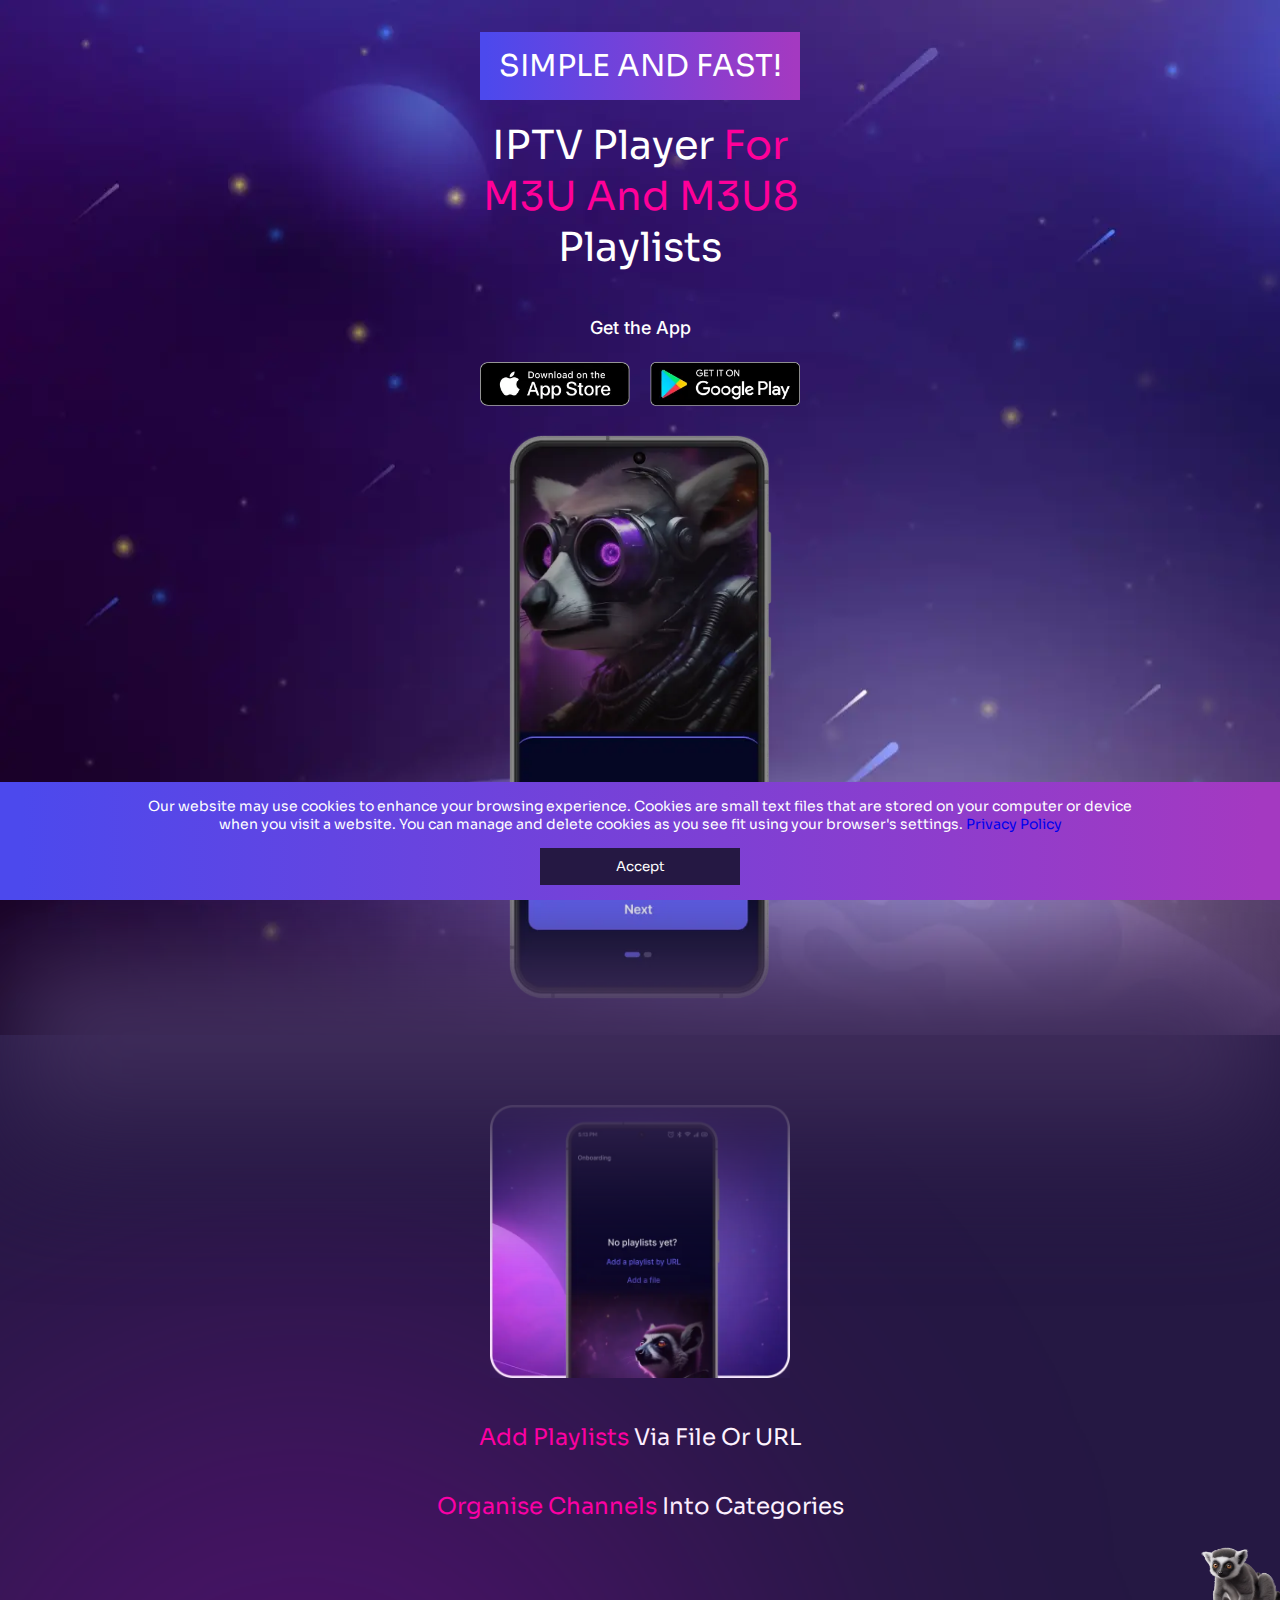
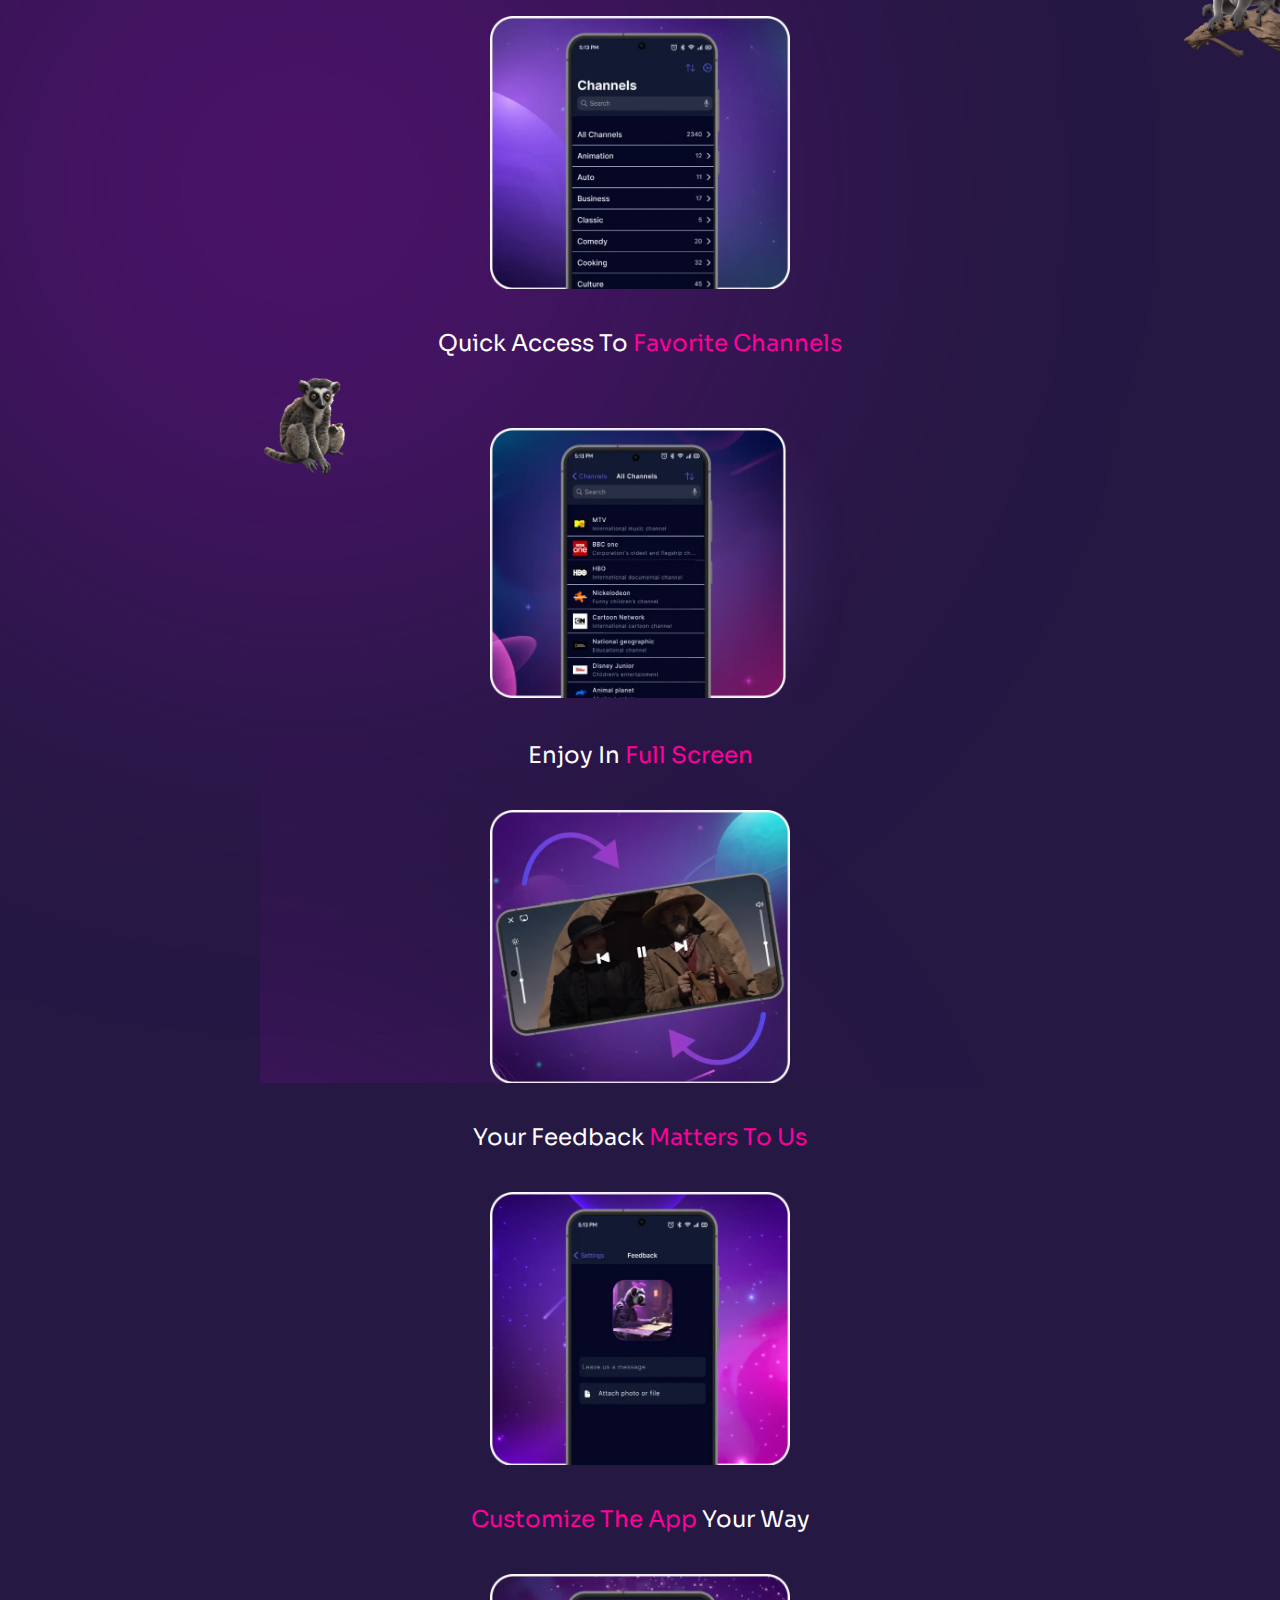
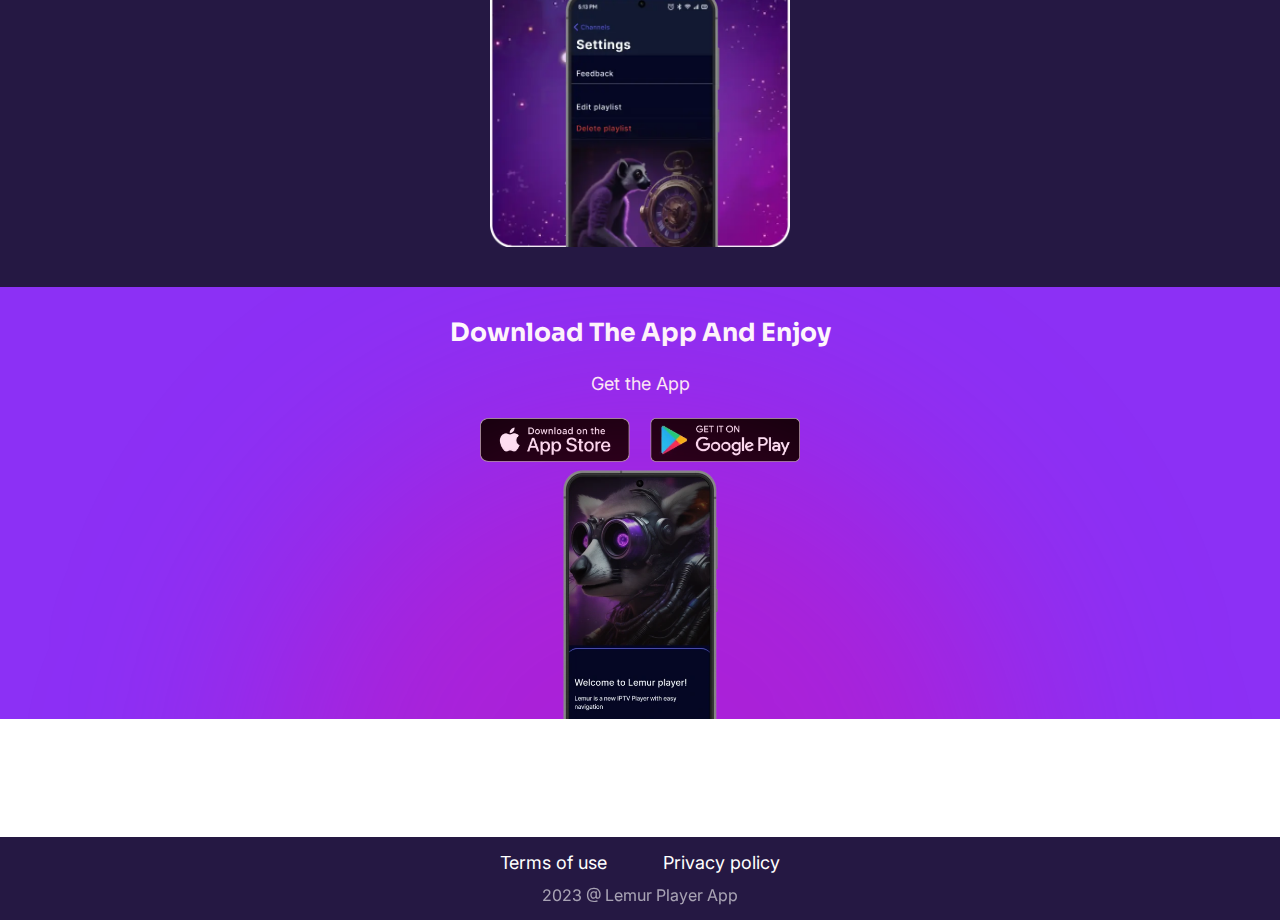
==== commit c35b2048: "vutn" ====
--- a/index.html
+++ b/index.html
@@ -5,7 +5,7 @@
     <meta charset="UTF-8">
     <meta name="viewport" content="width=device-width, initial-scale=1.0">
     <title>Lemur Player App</title>
-    <link rel="stylesheet" href="style.css">
+    <link rel="stylesheet"   href="style.css">
     <link rel="preconnect" href="https://fonts.googleapis.com">
     <link rel="preconnect" href="https://fonts.gstatic.com" crossorigin>
     <link href="https://fonts.googleapis.com/css2?family=Inter:wght@400;500&family=Sora:wght@600;700&display=swap"
@@ -156,7 +156,7 @@
         </div>
     </div>
 
-    <script>
+    <script async defer>
         const button = document.querySelector('.sticky__cookie button')
 
         button.addEventListener('click', function () {
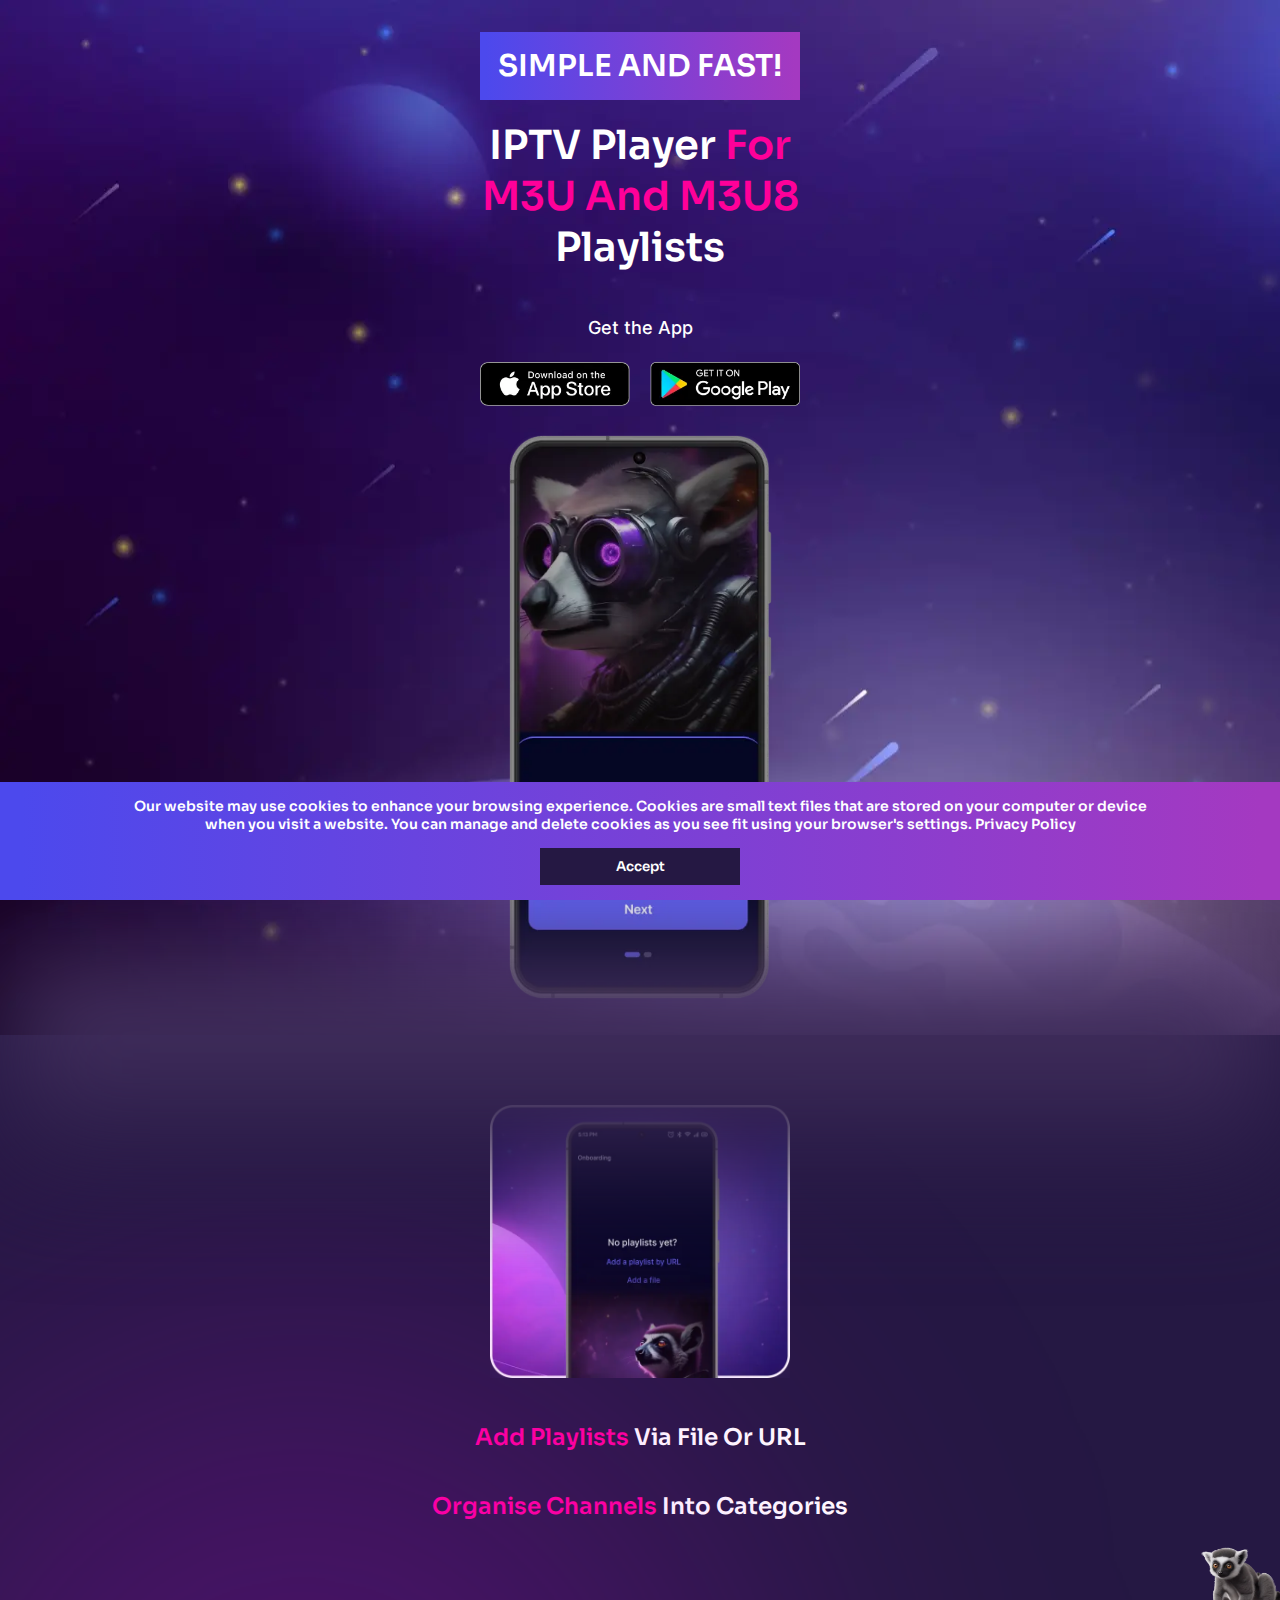
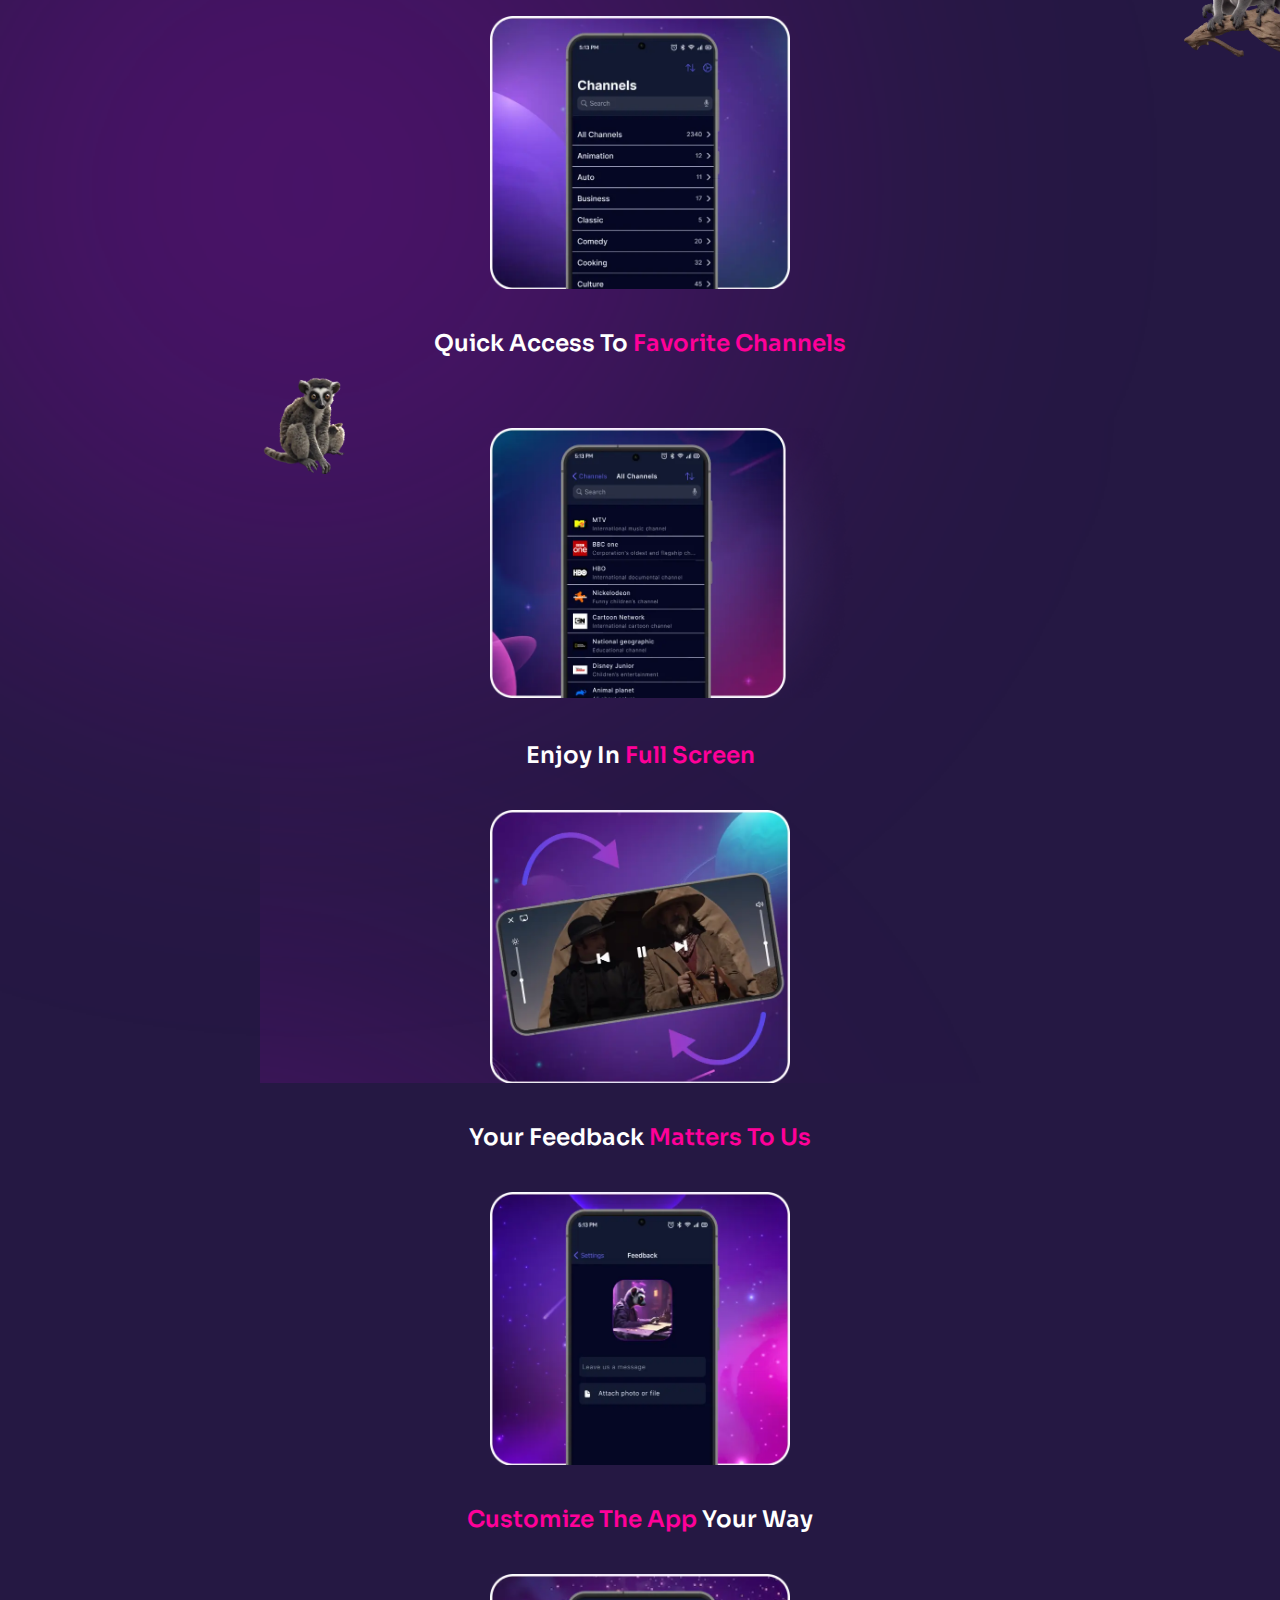
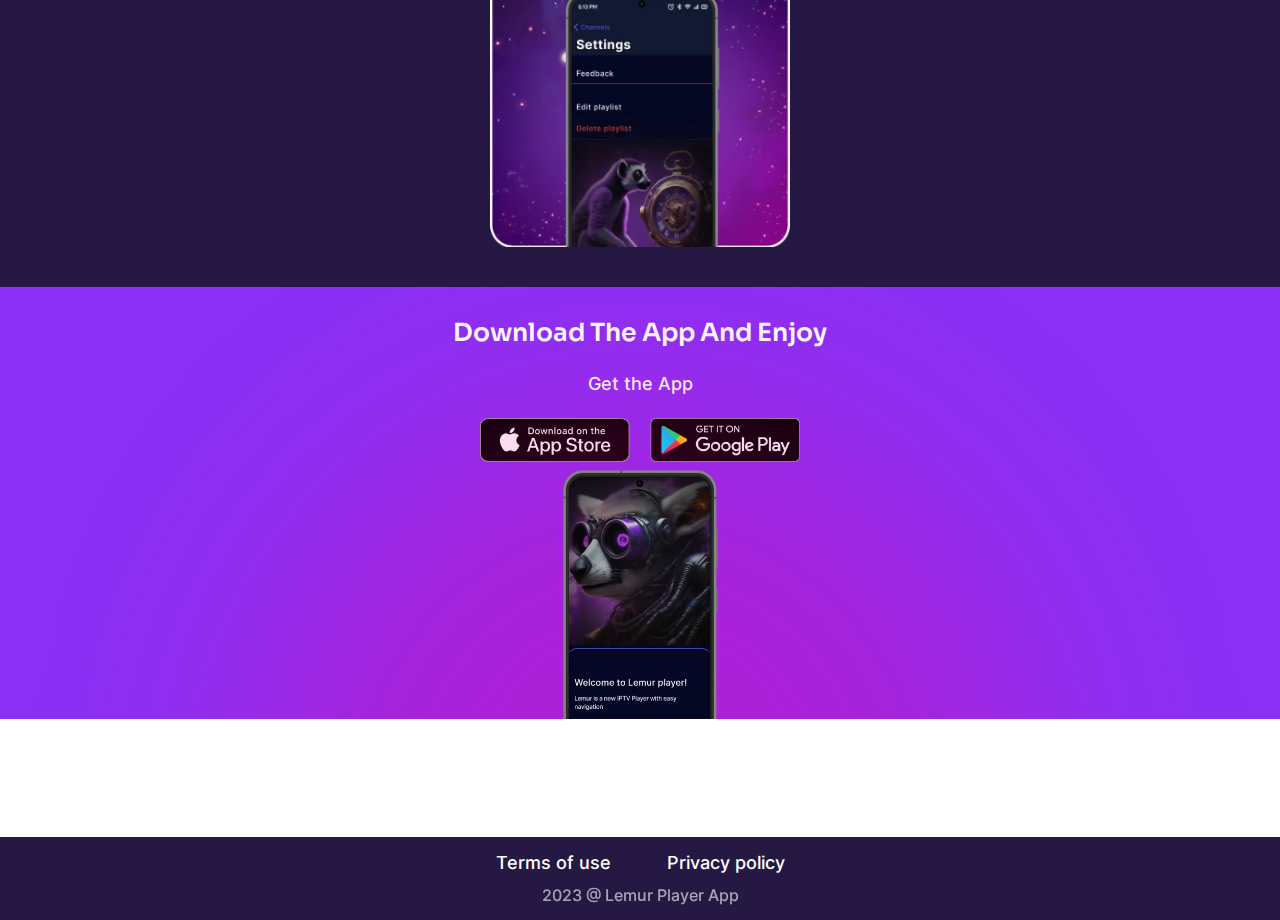
==== commit 26d30939: "fonts" ====
--- a/index.html
+++ b/index.html
@@ -5,11 +5,8 @@
     <meta charset="UTF-8">
     <meta name="viewport" content="width=device-width, initial-scale=1.0">
     <title>Lemur Player App</title>
+    <link rel="shortcut icon" href="./photos/favicon.png" type="image/x-icon">
     <link rel="stylesheet"   href="style.css">
-    <link rel="preconnect" href="https://fonts.googleapis.com">
-    <link rel="preconnect" href="https://fonts.gstatic.com" crossorigin>
-    <link href="https://fonts.googleapis.com/css2?family=Inter:wght@400;500&family=Sora:wght@600;700&display=swap"
-        rel="stylesheet">
 </head>
 
 <body>
--- a/style.css
+++ b/style.css
@@ -1,9 +1,18 @@
+@font-face {
+    font-family: Sora;
+    src: url(./fonts/static/Sora-SemiBold.woff2);
+}
+
+@font-face {
+    font-family: Inter;
+    src: url(./fonts/static/Inter-Medium.woff2);
+}
 * {
     margin: 0;
     padding: 0;
     box-sizing: border-box;
     text-decoration: none;
-    font-family: 'Sora', sans-serif;
+    font-family: Sora;
 }
 
 .container {
@@ -73,7 +82,7 @@
 }
 
 .header__smalltext {
-    font-family: 'Inter', sans-serif;
+    font-family: Inter;
     font-size: 24px;
     font-weight: 500;
     color: white;
@@ -241,7 +250,7 @@
 
 .footer__main p {
     font-size: 24px;
-    font-family: 'Inter', sans-serif;
+    font-family: Inter;
     color: white;
     margin-bottom: 24px;
 }
@@ -291,7 +300,7 @@
 .underfooter__main p {
     color: white;
     opacity: .6;
-    font-family: 'Inter', sans-serif;
+    font-family: Inter;
     font-size: 24px;
 }
 
@@ -302,7 +311,7 @@
 
 .underfooter__main div a {
     color: white;
-    font-family: 'Inter', sans-serif;
+    font-family: Inter;
     font-size: 24px;
 }
 
@@ -322,6 +331,9 @@
     margin: 40px 0;
 }
 .termofUse p{
+    color: white;
+}
+.sticky__cookie a{
     color: white;
 }
 @media screen and (max-width:1330px) {
